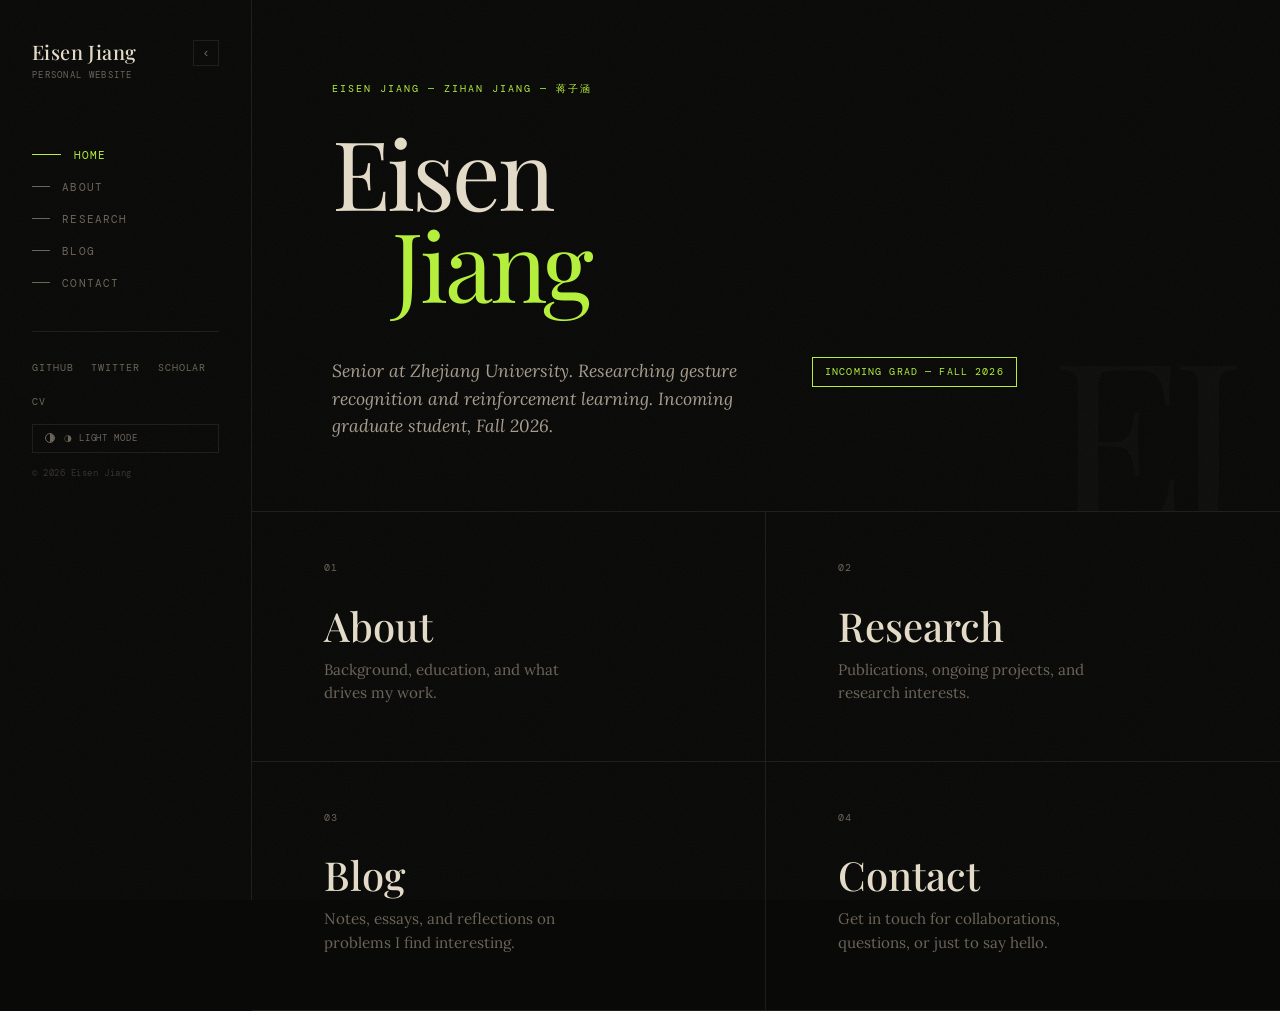
==== index.html @ 9483a022 "Use horse PNG as site favicon across all pages Co-Authored-By: Claude Sonnet 4.6 <noreply@anthropic." ====
<!DOCTYPE html>
<html lang="en">
<head>
  <meta charset="UTF-8">
  <meta name="viewport" content="width=device-width, initial-scale=1.0">
  <title>Eisen Jiang</title>
  <meta name="description" content="Personal website of Eisen Jiang — researcher and builder.">
  <link rel="icon" href="blogs/assets/black-head-horse-side-view-with-horsehair.png" type="image/png">
  <link rel="preconnect" href="https://fonts.googleapis.com">
  <link rel="preconnect" href="https://fonts.gstatic.com" crossorigin>
  <link href="https://fonts.googleapis.com/css2?family=Playfair+Display:ital,wght@0,400;0,600;0,700;1,400;1,600&family=Lora:ital,wght@0,400;0,600;1,400&family=DM+Mono:wght@400;500&display=swap" rel="stylesheet">
  <link rel="stylesheet" href="assets/style.css">
  <script>document.documentElement.setAttribute("data-theme",localStorage.getItem("theme")||"dark");</script>
</head>
<body>
<div class="layout">

  <!-- ═══ Sidebar ═══ -->
  <nav class="sidebar">
    <div class="sidebar-header">
      <a href="index.html" class="site-mark">
        <span class="site-name">Eisen Jiang</span>
        <span class="site-sub">Personal Website</span>
      </a>
      <div class="sidebar-header-actions">
        <button class="sidebar-collapse-btn" id="sidebarCollapse">‹</button>
        <button class="mob-toggle" id="mobToggle">Menu</button>
      </div>
    </div>
    <div class="sidebar-body" id="sidebarBody">
      <ul class="nav-links">
        <li><a href="index.html">Home</a></li>
        <li><a href="about.html">About</a></li>
        <li class="has-sub">
          <a href="research.html">Research</a>
          <ul class="sub-nav">
            <li><a href="research.html#papers">Papers</a></li>
            <li><a href="research.html#projects">Projects</a></li>
          </ul>
        </li>
        <li><a href="writing.html">Blog</a></li>
        <li><a href="contact.html">Contact</a></li>
      </ul>
      <div class="sidebar-foot">
        <div class="socials">
          <a href="https://github.com/eisenjiang37-gif" target="_blank" rel="noopener">GitHub</a>
          <a href="#">Twitter</a>
          <a href="#">Scholar</a>
          <a href="assets/zihan-CV_2026.1.pdf" target="_blank" rel="noopener">CV</a>
        </div>
          <button class="theme-toggle">
            <span class="t-icon"></span>
            <span class="t-label">◑ Light mode</span>
          </button>
        <div class="copy">© 2026 Eisen Jiang</div>
      </div>
    </div>
  </nav>

  <!-- ═══ Main ═══ -->
  <main class="content">

    <section class="hero">
      <div class="hero-eyebrow">Eisen Jiang — Zihan Jiang — 蒋子涵</div>
      <h1 class="hero-name">
        <span class="hero-first">Eisen</span>
        <span class="hero-last">Jiang</span>
      </h1>
      <div class="hero-footer">
        <p class="hero-tagline">Senior at Zhejiang University. Researching gesture recognition and reinforcement learning. Incoming graduate student, Fall 2026.</p>
        <span class="badge">Incoming Grad — Fall 2026</span>
      </div>
    </section>

    <div class="index-grid">
      <a href="about.html" class="index-card">
        <div class="card-no">01</div>
        <div class="card-h">About</div>
        <p class="card-p">Background, education, and what drives my work.</p>
        <div class="card-go">Explore →</div>
      </a>
      <a href="research.html" class="index-card">
        <div class="card-no">02</div>
        <div class="card-h">Research</div>
        <p class="card-p">Publications, ongoing projects, and research interests.</p>
        <div class="card-go">Explore →</div>
      </a>
      <a href="writing.html" class="index-card">
        <div class="card-no">03</div>
        <div class="card-h">Blog</div>
        <p class="card-p">Notes, essays, and reflections on problems I find interesting.</p>
        <div class="card-go">Explore →</div>
      </a>
      <a href="contact.html" class="index-card">
        <div class="card-no">04</div>
        <div class="card-h">Contact</div>
        <p class="card-p">Get in touch for collaborations, questions, or just to say hello.</p>
        <div class="card-go">Explore →</div>
      </a>
    </div>

  </main>
</div>
<script src="assets/main.js"></script>
</body>
</html>
---- assets/style.css ----
@import url('https://fonts.googleapis.com/css2?family=Playfair+Display:ital,wght@0,400;0,600;0,700;1,400;1,600&family=Lora:ital,wght@0,400;0,600;1,400&family=DM+Mono:wght@400;500&display=swap');

/* ─── Variables ──────────────────────────────────────── */
:root {
  --bg:          #090908;
  --bg-2:        #111110;
  --text:        #e4dcc8;
  --text-mid:    #a89e8e;
  --text-dim:    #6b6458;
  --accent:      #b5f03b;
  --accent-warm: #e8c87a;
  --border:      #1e1d18;
  --sidebar-w:   252px;
  --ease:        cubic-bezier(0.16, 1, 0.3, 1);
  --t:           0.32s;
}

/* ─── Light theme ────────────────────────────────────── */
html[data-theme="light"] {
  --bg:          #f4ede0;
  --bg-2:        #ebe3d2;
  --text:        #1a1812;
  --text-mid:    #49423a;
  --text-dim:    #8c8070;
  --accent:      #4a7200;
  --accent-warm: #8c5c00;
  --border:      #d4cab8;
}
html[data-theme="light"] body::after { opacity: 0.02; }

/* ─── Theme transition ───────────────────────────────── */
html { transition: background 0.3s, color 0.3s; }
body, .sidebar, .content { transition: background var(--t), color var(--t); }

/* ─── Reset ──────────────────────────────────────────── */
*, *::before, *::after { box-sizing: border-box; margin: 0; padding: 0; }
html { font-size: 16px; scroll-behavior: smooth; }

body {
  background: var(--bg);
  color: var(--text);
  font-family: 'Lora', Georgia, serif;
  font-size: 1.125rem;
  line-height: 1.7;
  min-height: 100vh;
  overflow-x: hidden;
}

/* Grain overlay */
body::after {
  content: '';
  position: fixed;
  inset: 0;
  pointer-events: none;
  z-index: 9999;
  opacity: 0.04;
  background-image: url("data:image/svg+xml,%3Csvg xmlns='http://www.w3.org/2000/svg' width='300' height='300'%3E%3Cfilter id='n'%3E%3CfeTurbulence type='fractalNoise' baseFrequency='0.72' numOctaves='4' stitchTiles='stitch'/%3E%3C/filter%3E%3Crect width='300' height='300' filter='url(%23n)'/%3E%3C/svg%3E");
}

/* ─── Progress bar ───────────────────────────────────── */
.progress-bar {
  position: fixed;
  top: 0; left: 0;
  height: 2px;
  width: 0;
  background: var(--accent);
  z-index: 1000;
  transition: width 0.08s linear;
  pointer-events: none;
}

/* ─── Layout ─────────────────────────────────────────── */
.layout {
  display: flex;
  min-height: 100vh;
}

/* ─── Sidebar ────────────────────────────────────────── */
.sidebar {
  position: fixed;
  top: 0; left: 0;
  width: var(--sidebar-w);
  height: 100vh;
  display: flex;
  flex-direction: column;
  padding: 2.5rem 2rem;
  border-right: 1px solid var(--border);
  background: var(--bg);
  z-index: 100;
  overflow-y: auto;
}

.sidebar-header {
  display: flex;
  justify-content: space-between;
  align-items: flex-start;
  margin-bottom: 3.5rem;
}

.site-mark {
  display: block;
  text-decoration: none;
}
.site-name {
  font-family: 'Playfair Display', Georgia, serif;
  font-size: 1.25rem;
  font-weight: 500;
  letter-spacing: 0.02em;
  color: var(--text);
  display: block;
  line-height: 1.15;
}
.site-sub {
  font-family: 'DM Mono', monospace;
  font-size: 0.58rem;
  letter-spacing: 0.14em;
  text-transform: uppercase;
  color: var(--text-dim);
  display: block;
  margin-top: 0.3rem;
}

.mob-toggle { display: none; }

.sidebar-body {
  flex: 1;
  display: flex;
  flex-direction: column;
}

/* Nav links */
.nav-links { list-style: none; }
.nav-links > li { margin-bottom: 0.1rem; }

.nav-links > li > a {
  display: flex;
  align-items: center;
  gap: 0.8rem;
  padding: 0.38rem 0;
  font-family: 'DM Mono', monospace;
  font-size: 0.67rem;
  font-weight: 400;
  letter-spacing: 0.1em;
  text-transform: uppercase;
  color: var(--text-dim);
  text-decoration: none;
  transition: color var(--t) var(--ease);
}
.nav-links > li > a::before {
  content: '';
  display: block;
  width: 1.1rem;
  height: 1px;
  background: currentColor;
  flex-shrink: 0;
  transition: width var(--t) var(--ease);
}
.nav-links > li > a:hover       { color: var(--text-mid); }
.nav-links > li > a.active      { color: var(--accent); }
.nav-links > li > a.active::before { width: 1.8rem; }

/* Sub-nav */
.sub-nav {
  list-style: none;
  padding-left: 2.1rem;
  overflow: hidden;
  max-height: 0;
  transition: max-height 0.4s var(--ease);
}
.has-sub.expanded .sub-nav { max-height: 200px; }

.sub-nav li a {
  display: block;
  padding: 0.26rem 0;
  font-family: 'DM Mono', monospace;
  font-size: 0.6rem;
  letter-spacing: 0.08em;
  text-transform: uppercase;
  color: var(--text-dim);
  text-decoration: none;
  transition: color var(--t);
}
.sub-nav li a:hover  { color: var(--text-mid); }
.sub-nav li a.active { color: var(--accent-warm); }

/* Sidebar footer */
.sidebar-foot {
  border-top: 1px solid var(--border);
  padding-top: 1.75rem;
  margin-top: 2rem;
}
.socials {
  display: flex;
  gap: 1.1rem;
  flex-wrap: wrap;
  margin-bottom: 0.85rem;
}
.socials a {
  font-family: 'DM Mono', monospace;
  font-size: 0.6rem;
  letter-spacing: 0.1em;
  text-transform: uppercase;
  color: var(--text-dim);
  text-decoration: none;
  transition: color var(--t);
}
.socials a:hover { color: var(--accent); }

.copy {
  font-family: 'DM Mono', monospace;
  font-size: 0.57rem;
  letter-spacing: 0.06em;
  color: var(--text-dim);
  opacity: 0.45;
}

/* ─── Content area ───────────────────────────────────── */
.content {
  margin-left: var(--sidebar-w);
  flex: 1;
  min-height: 100vh;
  animation: pageIn 0.55s var(--ease) both;
}

@keyframes pageIn {
  from { opacity: 0; transform: translateY(14px); }
  to   { opacity: 1; transform: translateY(0); }
}

/* ─── Home: Hero ─────────────────────────────────────── */
.hero {
  padding: 5rem 5rem 4.5rem;
  border-bottom: 1px solid var(--border);
  position: relative;
  overflow: hidden;
}
.hero::before {
  content: 'EJ';
  position: absolute;
  bottom: -2rem;
  right: 3rem;
  font-family: 'Playfair Display', Georgia, serif;
  font-size: 14rem;
  font-weight: 400;
  letter-spacing: -0.06em;
  color: var(--text);
  opacity: 0.025;
  line-height: 1;
  pointer-events: none;
  user-select: none;
}

.hero-eyebrow {
  font-family: 'DM Mono', monospace;
  font-size: 0.63rem;
  letter-spacing: 0.2em;
  text-transform: uppercase;
  color: var(--accent);
  margin-bottom: 1.75rem;
}

.hero-name {
  font-family: 'Playfair Display', Georgia, serif;
  font-weight: 400;
  font-size: clamp(3rem, 7.5vw, 7.5rem);
  line-height: 0.96;
  letter-spacing: -0.03em;
  color: var(--text);
  margin-bottom: 3rem;
  display: flex;
  flex-direction: column;
  align-items: flex-start;
}
.hero-first {
  align-self: flex-start;
}
.hero-last {
  margin-left: 0.62em;
  color: var(--accent);
}

.hero-footer {
  display: flex;
  align-items: flex-start;
  gap: 2.5rem;
  flex-wrap: wrap;
}
.hero-tagline {
  font-family: 'Lora', serif;
  font-size: 1.1rem;
  font-style: italic;
  color: var(--text-mid);
  max-width: 40ch;
  line-height: 1.55;
  margin-bottom: 0;
}
.badge {
  font-family: 'DM Mono', monospace;
  font-size: 0.6rem;
  letter-spacing: 0.12em;
  text-transform: uppercase;
  color: var(--accent);
  border: 1px solid var(--accent);
  padding: 0.35rem 0.75rem;
  white-space: nowrap;
  flex-shrink: 0;
}

/* ─── Home: Grid ─────────────────────────────────────── */
.index-grid {
  display: grid;
  grid-template-columns: 1fr 1fr;
}
.index-card {
  display: block;
  text-decoration: none;
  padding: 3rem 4.5rem 3.5rem;
  border-right: 1px solid var(--border);
  border-bottom: 1px solid var(--border);
  position: relative;
  overflow: hidden;
  transition: background var(--t);
}
.index-card:nth-child(2n) { border-right: none; }
.index-card:hover { background: var(--bg-2); }

.card-no {
  font-family: 'DM Mono', monospace;
  font-size: 0.6rem;
  letter-spacing: 0.14em;
  color: var(--text-dim);
  margin-bottom: 1.75rem;
}
.card-h {
  font-family: 'Playfair Display', Georgia, serif;
  font-size: 2.5rem;
  font-weight: 500;
  line-height: 1.05;
  color: var(--text);
  margin-bottom: 0.7rem;
  transition: color var(--t);
}
.index-card:hover .card-h { color: var(--accent); }

.card-p {
  font-family: 'Lora', serif;
  font-size: 0.95rem;
  color: var(--text-dim);
  line-height: 1.55;
  max-width: 28ch;
  margin-bottom: 0;
}
.card-go {
  position: absolute;
  bottom: 2.5rem;
  right: 3.5rem;
  font-family: 'DM Mono', monospace;
  font-size: 0.6rem;
  letter-spacing: 0.1em;
  color: var(--text-dim);
  opacity: 0;
  transform: translateX(-6px);
  transition: all var(--t) var(--ease);
}
.index-card:hover .card-go { opacity: 1; transform: translateX(0); }

/* ─── Inner page header ──────────────────────────────── */
.pg-header {
  padding: 5rem 5rem 4rem;
  border-bottom: 1px solid var(--border);
}
.pg-label {
  font-family: 'DM Mono', monospace;
  font-size: 0.75rem;
  letter-spacing: 0.14em;
  text-transform: uppercase;
  color: var(--accent);
  margin-bottom: 1rem;
}
.pg-title {
  font-family: 'Playfair Display', Georgia, serif;
  font-size: clamp(2.5rem, 5vw, 5rem);
  font-weight: 400;
  line-height: 1.05;
  letter-spacing: -0.025em;
  color: var(--text);
}
.pg-sub {
  font-family: 'Lora', serif;
  font-size: 1.05rem;
  font-style: italic;
  color: var(--text-mid);
  margin-top: 1.25rem;
  max-width: 50ch;
  line-height: 1.55;
}

/* ─── Page body ──────────────────────────────────────── */
.pg-body { padding: 4rem 5rem; }

.sec-label {
  font-family: 'DM Mono', monospace;
  font-size: 0.75rem;
  letter-spacing: 0.14em;
  text-transform: uppercase;
  color: var(--text-mid);
  display: flex;
  align-items: center;
  gap: 1rem;
  margin-bottom: 2rem;
  margin-top: 3.5rem;
}
.sec-label:first-child { margin-top: 0; }
.sec-label::after {
  content: '';
  flex: 1;
  height: 1px;
  background: var(--border);
}

h2 {
  font-family: 'Playfair Display', Georgia, serif;
  font-size: 2rem;
  font-weight: 500;
  color: var(--text);
  line-height: 1.2;
  margin-bottom: 1rem;
}
h3 {
  font-family: 'Playfair Display', Georgia, serif;
  font-size: 1.35rem;
  font-weight: 500;
  color: var(--text);
  margin-bottom: 0.4rem;
}
p {
  color: var(--text-mid);
  margin-bottom: 1.5rem;
  max-width: 62ch;
}

.placeholder-block {
  border: 1px dashed var(--border);
  padding: 1.5rem 2rem;
  margin-bottom: 1.5rem;
  font-family: 'DM Mono', monospace;
  font-size: 0.63rem;
  letter-spacing: 0.05em;
  color: var(--text-dim);
  line-height: 1.9;
}

/* ─── About ──────────────────────────────────────────── */
.about-cols {
  display: grid;
  grid-template-columns: 3fr 2fr;
  gap: 5rem;
  margin-bottom: 4rem;
}
.kv-list {
  list-style: none;
  border-top: 1px solid var(--border);
}
.kv-list li {
  display: flex;
  justify-content: space-between;
  align-items: baseline;
  padding: 0.8rem 0;
  border-bottom: 1px solid var(--border);
  gap: 1rem;
}
.kv-key {
  font-family: 'DM Mono', monospace;
  font-size: 0.58rem;
  letter-spacing: 0.1em;
  text-transform: uppercase;
  color: var(--text-dim);
  flex-shrink: 0;
}
.kv-val {
  font-family: 'Lora', serif;
  font-size: 0.9rem;
  color: var(--text-mid);
  text-align: right;
}

/* ─── Item list (papers, projects, education) ────────── */
.item-list { border-top: 1px solid var(--border); }

.item {
  display: grid;
  grid-template-columns: 1fr auto;
  gap: 2rem;
  align-items: start;
  padding: 1.6rem 0;
  border-bottom: 1px solid var(--border);
}
.item-title {
  font-family: 'Playfair Display', Georgia, serif;
  font-size: 1.2rem;
  font-weight: 500;
  color: var(--text);
  margin-bottom: 0.25rem;
  line-height: 1.3;
}
.item-authors {
  font-family: 'Lora', serif;
  font-size: 0.875rem;
  font-style: italic;
  color: var(--text-dim);
  margin-bottom: 0.2rem;
}
.item-venue {
  font-family: 'DM Mono', monospace;
  font-size: 0.6rem;
  letter-spacing: 0.05em;
  color: var(--text-dim);
}
.item-year {
  font-family: 'DM Mono', monospace;
  font-size: 0.6rem;
  letter-spacing: 0.06em;
  color: var(--text-dim);
  white-space: nowrap;
  padding-top: 0.3rem;
}
.item-links {
  display: flex;
  gap: 0.75rem;
  margin-top: 0.6rem;
}
.item-link {
  font-family: 'DM Mono', monospace;
  font-size: 0.58rem;
  letter-spacing: 0.08em;
  text-transform: uppercase;
  color: var(--accent);
  text-decoration: none;
  border-bottom: 1px solid transparent;
  transition: border-color var(--t);
}
.item-link:hover { border-bottom-color: var(--accent); }

/* BibTeX toggle button (shares .item-link look) */
button.bib-toggle {
  background: none;
  border: none;
  border-bottom: 1px solid transparent;
  cursor: pointer;
  padding: 0;
  transition: border-color var(--t);
}
button.bib-toggle:hover    { border-bottom-color: var(--accent); }
button.bib-toggle.open     { color: var(--accent-warm); border-bottom-color: var(--accent-warm); }

/* BibTeX collapsible block */
.bib-block {
  display: none;
  margin-top: 0.9rem;
}
.bib-block.open { display: block; }
.bib-block pre {
  background: var(--bg-2);
  border: 1px solid var(--border);
  border-radius: 3px;
  padding: 1rem 1.2rem;
  overflow-x: auto;
  font-family: 'DM Mono', monospace;
  font-size: 0.72rem;
  line-height: 1.6;
  color: var(--text-mid);
  white-space: pre;
}

/* ─── Research tabs ──────────────────────────────────── */
.tab-bar {
  display: flex;
  border-bottom: 1px solid var(--border);
  margin-bottom: 3rem;
}
.tab-btn {
  font-family: 'DM Mono', monospace;
  font-size: 0.63rem;
  letter-spacing: 0.12em;
  text-transform: uppercase;
  color: var(--text-dim);
  background: none;
  border: none;
  border-bottom: 2px solid transparent;
  padding: 0.9rem 1.5rem 0.9rem 0;
  cursor: pointer;
  margin-bottom: -1px;
  transition: all var(--t);
}
.tab-btn:hover  { color: var(--text-mid); }
.tab-btn.active { color: var(--accent); border-bottom-color: var(--accent); }

.tab-panel         { display: none; }
.tab-panel.active  { display: block; }

/* ─── Writing list ───────────────────────────────────── */
.posts { border-top: 1px solid var(--border); }

.post-row {
  display: grid;
  grid-template-columns: 6.5rem 1fr auto;
  gap: 2rem;
  align-items: baseline;
  padding: 1.1rem 0;
  border-bottom: 1px solid var(--border);
  text-decoration: none;
  transition: all var(--t);
}
.post-row:hover .post-title { color: var(--accent); }

.post-date {
  font-family: 'DM Mono', monospace;
  font-size: 0.58rem;
  letter-spacing: 0.06em;
  color: var(--text-dim);
}
.post-title {
  font-family: 'Playfair Display', Georgia, serif;
  font-size: 1.15rem;
  color: var(--text);
  line-height: 1.3;
  transition: color var(--t);
}
.post-tag {
  font-family: 'DM Mono', monospace;
  font-size: 0.57rem;
  letter-spacing: 0.08em;
  text-transform: uppercase;
  color: var(--text-dim);
  border: 1px solid var(--border);
  padding: 0.2rem 0.5rem;
  white-space: nowrap;
}

/* ─── Contact ────────────────────────────────────────── */
.contact-intro { max-width: 52ch; margin-bottom: 3.5rem; }
.contact-list  { border-top: 1px solid var(--border); }

.contact-row {
  display: flex;
  align-items: center;
  justify-content: space-between;
  padding: 1.75rem 0;
  border-bottom: 1px solid var(--border);
  text-decoration: none;
  transition: all var(--t) var(--ease);
}
.contact-row:hover { padding-left: 0.75rem; }
.contact-row:hover .c-name  { color: var(--accent); }
.contact-row:hover .c-arrow { color: var(--accent); transform: translateX(4px); }

.c-left  { display: flex; align-items: baseline; gap: 1.5rem; }
.c-name  {
  font-family: 'Playfair Display', Georgia, serif;
  font-size: 1.4rem;
  font-weight: 400;
  color: var(--text);
  line-height: 1;
  transition: color var(--t);
}
.c-handle {
  font-family: 'DM Mono', monospace;
  font-size: 0.85rem;
  letter-spacing: 0.04em;
  color: var(--text-dim);
}
.c-arrow {
  font-family: 'DM Mono', monospace;
  font-size: 0.63rem;
  color: var(--text-dim);
  transition: all var(--t) var(--ease);
}

/* ─── Theme toggle button ────────────────────────────── */
.theme-toggle {
  display: flex;
  align-items: center;
  gap: 0.55rem;
  width: 100%;
  background: none;
  border: 1px solid var(--border);
  color: var(--text-dim);
  font-family: 'DM Mono', monospace;
  font-size: 0.58rem;
  letter-spacing: 0.1em;
  text-transform: uppercase;
  padding: 0.45rem 0.75rem;
  cursor: pointer;
  transition: color var(--t), border-color var(--t);
  margin-bottom: 0.85rem;
  text-align: left;
}
.theme-toggle:hover {
  color: var(--text);
  border-color: var(--text-dim);
}
.theme-toggle .t-icon {
  width: 10px;
  height: 10px;
  border-radius: 50%;
  border: 1px solid currentColor;
  flex-shrink: 0;
  position: relative;
  overflow: hidden;
}
/* Half-filled circle: dark = right half filled, light = left half filled */
.theme-toggle .t-icon::after {
  content: '';
  position: absolute;
  top: 0; right: 0;
  width: 50%;
  height: 100%;
  background: currentColor;
}
html[data-theme="light"] .theme-toggle .t-icon::after {
  right: auto; left: 0;
}

/* ─── Mobile ─────────────────────────────────────────── */
@media (max-width: 820px) {
  .sidebar {
    position: relative;
    width: 100%;
    height: auto;
    border-right: none;
    border-bottom: 1px solid var(--border);
    padding: 1.25rem 1.5rem;
    flex-direction: column;
  }
  .sidebar-header { margin-bottom: 0; }
  .mob-toggle {
    display: block;
    background: none;
    border: 1px solid var(--border);
    color: var(--text-dim);
    font-family: 'DM Mono', monospace;
    font-size: 0.58rem;
    letter-spacing: 0.1em;
    text-transform: uppercase;
    padding: 0.35rem 0.7rem;
    cursor: pointer;
    transition: all var(--t);
  }
  .mob-toggle:hover { color: var(--text); border-color: var(--text-dim); }

  .sidebar-body { display: none; padding-top: 1.5rem; }
  .sidebar-body.open { display: flex; }

  .content { margin-left: 0; }

  .hero { padding: 2.5rem 1.5rem 2rem; }
  .hero::before { display: none; }
  .hero-name { font-size: 3.8rem; }

  .index-grid { grid-template-columns: 1fr; }
  .index-card { border-right: none; padding: 2rem 1.5rem; }
  .index-card:nth-child(2n) { border-right: none; }

  .pg-header { padding: 2.5rem 1.5rem 2rem; }
  .pg-body   { padding: 2rem 1.5rem; }

  .about-cols { grid-template-columns: 1fr; gap: 2.5rem; }

  .post-row { grid-template-columns: 5rem 1fr; }
  .post-tag { display: none; }

  .c-name { font-size: 1.25rem; }
}

/* ─── Blog two-panel layout ──────────────────────────── */
.blog-layout {
  display: flex;
  align-items: flex-start;
  min-height: 100vh;
}

.blog-list {
  position: sticky;
  top: 0;
  width: 280px;
  height: 100vh;
  overflow: hidden;
  flex-shrink: 0;
  border-right: 1px solid var(--border);
  display: flex;
  flex-direction: column;
}
.blog-list-header {
  padding: 2.5rem 2rem 1.25rem;
  border-bottom: 1px solid var(--border);
  flex-shrink: 0;
}
.blog-list-title {
  font-family: 'Playfair Display', Georgia, serif;
  font-size: 1.1rem;
  font-weight: 600;
  color: var(--text);
  margin-top: 0.4rem;
  margin-bottom: 0;
  line-height: 1.2;
}
.blog-post-list {
  overflow-y: auto;
  flex: 1;
}
.blog-post-item {
  display: block;
  padding: 1rem 2rem;
  text-decoration: none;
  border-bottom: 1px solid var(--border);
  transition: background var(--t);
}
.blog-post-item:hover { background: var(--bg-2); }
.blog-post-item.active {
  background: var(--bg-2);
  border-left: 2px solid var(--accent);
  padding-left: calc(2rem - 2px);
}
.bpi-date {
  display: block;
  font-family: 'DM Mono', monospace;
  font-size: 0.57rem;
  letter-spacing: 0.06em;
  color: var(--text-dim);
  margin-bottom: 0.3rem;
}
.bpi-title {
  display: block;
  font-family: 'Playfair Display', Georgia, serif;
  font-size: 0.95rem;
  color: var(--text);
  line-height: 1.4;
  margin-bottom: 0.3rem;
  transition: color var(--t);
}
.blog-post-item:hover .bpi-title,
.blog-post-item.active .bpi-title { color: var(--accent); }
.bpi-tag {
  display: inline-block;
  font-family: 'DM Mono', monospace;
  font-size: 0.55rem;
  letter-spacing: 0.08em;
  text-transform: uppercase;
  color: var(--text-dim);
  border: 1px solid var(--border);
  padding: 0.15rem 0.4rem;
}

/* Blog content panel */
.blog-content {
  flex: 1;
  min-width: 0;
  min-height: 100vh;
  padding: 4rem 5rem;
}
.blog-welcome, .blog-loading {
  font-family: 'DM Mono', monospace;
  font-size: 0.63rem;
  letter-spacing: 0.1em;
  text-transform: uppercase;
  color: var(--text-dim);
  padding: 3rem 0;
}
.blog-welcome {
  display: flex;
  align-items: center;
  justify-content: center;
  height: 60vh;
}

/* Article */
.blog-article-header {
  margin-bottom: 3rem;
  padding-bottom: 2rem;
  border-bottom: 1px solid var(--border);
}
.blog-article-title {
  font-family: 'Playfair Display', Georgia, serif;
  font-size: clamp(1.8rem, 3vw, 2.8rem);
  font-weight: 400;
  line-height: 1.15;
  color: var(--text);
  margin-top: 0.75rem;
  margin-bottom: 0;
}

/* Markdown body typography */
.blog-article-body { max-width: 68ch; }
.blog-article-body h1 {
  font-family: 'Playfair Display', Georgia, serif;
  font-size: 1.75rem; font-weight: 600;
  color: var(--text); line-height: 1.2;
  margin: 2.5rem 0 1rem;
}
.blog-article-body h2 {
  font-family: 'Playfair Display', Georgia, serif;
  font-size: 1.35rem; font-weight: 600;
  color: var(--text); line-height: 1.2;
  margin: 2rem 0 0.75rem;
  padding-bottom: 0.4rem;
  border-bottom: 1px solid var(--border);
}
.blog-article-body h3 {
  font-family: 'Playfair Display', Georgia, serif;
  font-size: 1.1rem; font-weight: 600;
  color: var(--text); margin: 1.75rem 0 0.5rem;
}
.blog-article-body p {
  font-family: 'Lora', Georgia, serif;
  font-size: 1.05rem; line-height: 1.78;
  color: var(--text-mid); margin-bottom: 1.5rem; max-width: none;
}
.blog-article-body a { color: var(--accent); text-decoration: none; border-bottom: 1px solid transparent; transition: border-color var(--t); }
.blog-article-body a:hover { border-bottom-color: var(--accent); }
.blog-article-body ul, .blog-article-body ol { padding-left: 1.5rem; margin-bottom: 1.5rem; color: var(--text-mid); }
.blog-article-body li { font-family: 'Lora', Georgia, serif; font-size: 1.05rem; line-height: 1.75; margin-bottom: 0.4rem; }
.blog-article-body code { font-family: 'DM Mono', monospace; font-size: 0.82em; background: var(--bg-2); color: var(--accent); padding: 0.15em 0.4em; border-radius: 2px; }
.blog-article-body pre { background: var(--bg-2); border: 1px solid var(--border); padding: 1.5rem; overflow-x: auto; margin: 1.5rem 0; }
.blog-article-body pre code { background: none; padding: 0; color: var(--text-mid); font-size: 0.85rem; }
.blog-article-body blockquote { border-left: 3px solid var(--accent); padding-left: 1.5rem; margin: 1.5rem 0; font-style: italic; }
.blog-article-body blockquote p { color: var(--text-dim); }
.blog-article-body hr { border: none; border-top: 1px solid var(--border); margin: 2.5rem 0; }
.blog-article-body table { width: 100%; border-collapse: collapse; margin: 1.5rem 0; font-family: 'DM Mono', monospace; font-size: 0.82rem; }
.blog-article-body th { text-align: left; padding: 0.6rem 1rem; border-bottom: 1px solid var(--border); color: var(--text); font-weight: 500; }
.blog-article-body td { padding: 0.6rem 1rem; border-bottom: 1px solid var(--border); color: var(--text-mid); }

/* Mobile */
@media (max-width: 820px) {
  .blog-layout { flex-direction: column; }
  .blog-list { position: relative; width: 100%; height: auto; max-height: 45vh; border-right: none; border-bottom: 1px solid var(--border); }
  .blog-content { padding: 2rem 1.5rem; }
}

/* ─── Blog list collapse ─────────────────────────────── */
.blog-list {
  transition: width 0.35s var(--ease), min-width 0.35s var(--ease);
}
.blog-layout.list-hidden .blog-list {
  width: 0;
  min-width: 0;
  overflow: hidden;
  border-right: none;
}

.blog-list-header {
  display: flex;
  flex-direction: column;
}
.blog-list-header-top {
  display: flex;
  align-items: center;
  justify-content: space-between;
  margin-bottom: 0.4rem;
}
.list-toggle-btn {
  background: none;
  border: 1px solid var(--border);
  color: var(--text-dim);
  font-family: 'DM Mono', monospace;
  font-size: 0.6rem;
  letter-spacing: 0.08em;
  padding: 0.25rem 0.55rem;
  cursor: pointer;
  flex-shrink: 0;
  transition: color var(--t), border-color var(--t);
  line-height: 1;
}
.list-toggle-btn:hover { color: var(--text); border-color: var(--text-dim); }

/* Tab button — visible only when list is hidden */
.list-expand-tab {
  display: none;
  position: sticky;
  top: 2.5rem;
  align-self: flex-start;
  writing-mode: vertical-rl;
  text-orientation: mixed;
  background: none;
  border: 1px solid var(--border);
  border-left: none;
  color: var(--text-dim);
  font-family: 'DM Mono', monospace;
  font-size: 0.58rem;
  letter-spacing: 0.1em;
  text-transform: uppercase;
  padding: 0.75rem 0.35rem;
  cursor: pointer;
  transition: color var(--t), border-color var(--t);
  margin-right: 2rem;
  flex-shrink: 0;
}
.list-expand-tab:hover { color: var(--text); border-color: var(--text-dim); }
.blog-layout.list-hidden .list-expand-tab { display: block; }

/* ─── Sidebar collapse ───────────────────────────────── */
.sidebar {
  transition: width 0.35s var(--ease), padding 0.35s var(--ease), border-color 0.35s;
}
.content {
  transition: margin-left 0.35s var(--ease);
}
.layout.sidebar-collapsed .sidebar {
  width: 0;
  padding: 0;
  overflow: hidden;
  border-right-color: transparent;
}
.layout.sidebar-collapsed .content {
  margin-left: 0;
}

.sidebar-header-actions {
  display: flex;
  align-items: center;
  gap: 0.5rem;
  flex-shrink: 0;
}
.sidebar-collapse-btn {
  display: flex;
  align-items: center;
  justify-content: center;
  background: none;
  border: 1px solid var(--border);
  color: var(--text-dim);
  font-size: 0.85rem;
  width: 26px;
  height: 26px;
  cursor: pointer;
  flex-shrink: 0;
  line-height: 1;
  transition: color var(--t), border-color var(--t);
}
.sidebar-collapse-btn:hover { color: var(--text); border-color: var(--text-dim); }

/* Fixed expand tab — injected by JS */
.sidebar-expand-tab {
  position: fixed;
  left: 0;
  top: 50vh;
  transform: translateY(-50%);
  writing-mode: vertical-rl;
  background: var(--bg);
  border: 1px solid var(--border);
  border-left: none;
  color: var(--text-dim);
  font-family: 'DM Mono', monospace;
  font-size: 0.58rem;
  letter-spacing: 0.1em;
  text-transform: uppercase;
  padding: 0.75rem 0.35rem;
  cursor: pointer;
  z-index: 200;
  transition: color var(--t), background var(--t);
}
.sidebar-expand-tab:hover { color: var(--text); background: var(--bg-2); }

/* Hide collapse button on mobile — mob-toggle handles it there */
@media (max-width: 820px) {
  .sidebar-collapse-btn { display: none; }
  .layout.sidebar-collapsed .sidebar { width: 100%; padding: 1.25rem 1.5rem; overflow: visible; border-right-color: transparent; }
  .layout.sidebar-collapsed .content { margin-left: 0; }
  .sidebar-expand-tab { display: none !important; }
}

/* ─── Mobile improvements ────────────────────────────── */
@media (max-width: 820px) {
  /* Base */
  body { font-size: 1rem; }

  /* Hero */
  .hero { padding: 2rem 1.25rem 1.75rem; }
  .hero-name { font-size: clamp(2.8rem, 12vw, 4rem); margin-bottom: 1.75rem; }
  .hero-footer { flex-direction: column; gap: 1rem; }
  .badge { align-self: flex-start; }

  /* Page header / body */
  .pg-header { padding: 2rem 1.25rem 1.75rem; }
  .pg-body   { padding: 1.75rem 1.25rem; }
  .pg-title  { font-size: clamp(2rem, 8vw, 3rem); }

  /* Index grid */
  .index-grid { grid-template-columns: 1fr; }
  .index-card { border-right: none; padding: 1.75rem 1.25rem; }
  .card-h { font-size: 2rem; }

  /* About */
  .about-cols { grid-template-columns: 1fr; gap: 2rem; }

  /* Research tabs */
  .tab-bar { gap: 0; }
  .tab-btn { padding: 0.8rem 1.25rem 0.8rem 0; font-size: 0.6rem; }

  /* Writing posts */
  .post-row { grid-template-columns: 5rem 1fr; gap: 1rem; }
  .post-tag  { display: none; }

  /* Contact */
  .c-name { font-size: 1.2rem; }
  .contact-row { padding: 1.25rem 0; }

  /* Touch targets */
  .nav-links > li > a { padding: 0.6rem 0; }
  .mob-toggle { min-height: 36px; }
}

@media (max-width: 480px) {
  .hero-name { font-size: clamp(2.4rem, 14vw, 3rem); }
  .index-card { padding: 1.5rem 1rem; }
  .pg-header { padding: 1.75rem 1rem 1.5rem; }
  .pg-body   { padding: 1.5rem 1rem; }
  .blog-content { padding: 1.75rem 1rem; }
  .blog-list-header { padding: 1.5rem 1rem 1rem; }
  .blog-post-item { padding: 0.85rem 1rem; }
}
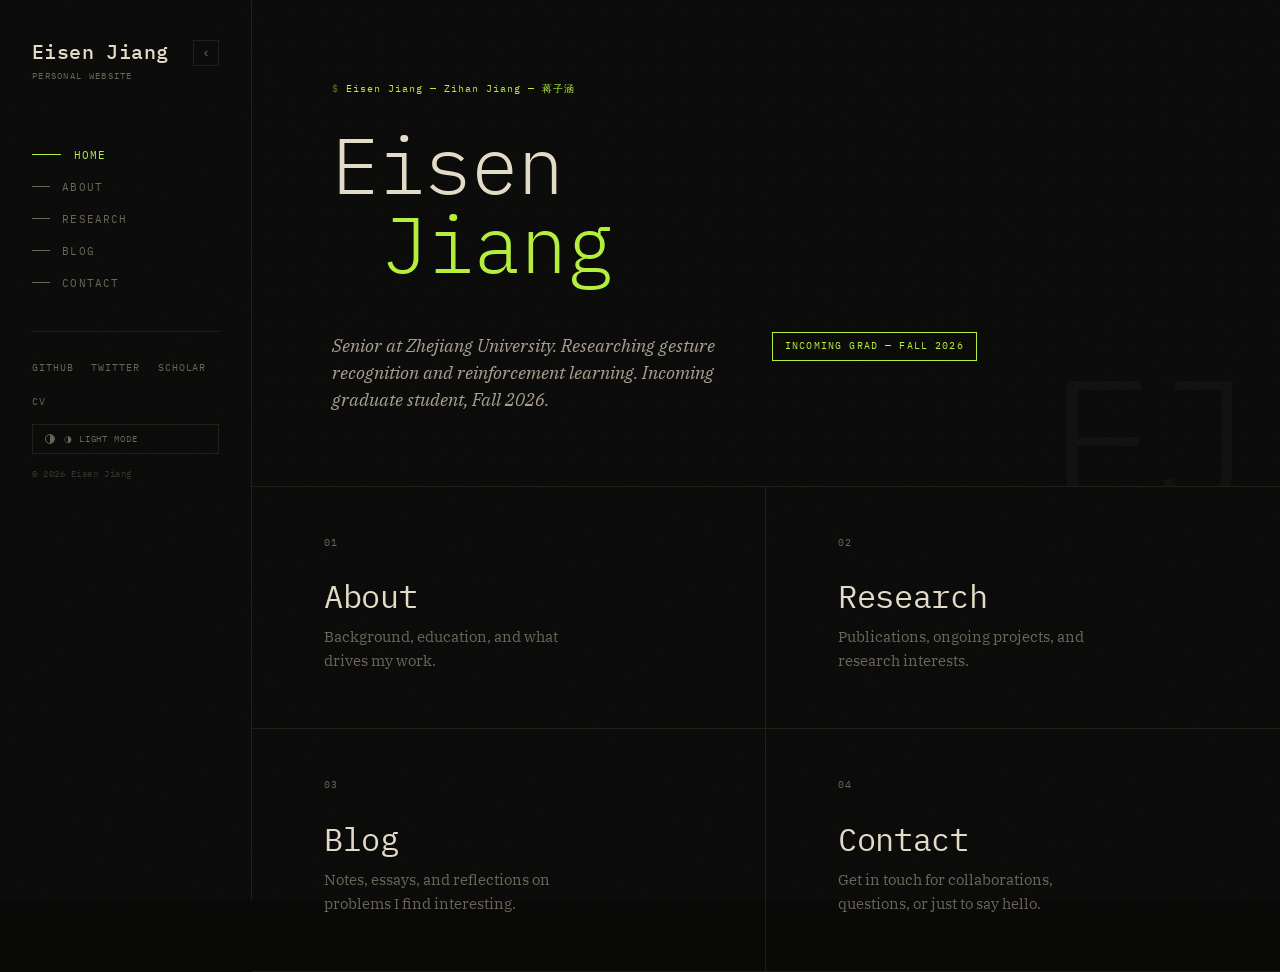
==== commit d12cd536: "Restyle to technical/geeky aesthetic with IBM Plex type system - Replace Playfair Display + Lora + D" ====
--- a/index.html
+++ b/index.html
@@ -8,7 +8,7 @@
   <link rel="icon" href="blogs/assets/black-head-horse-side-view-with-horsehair.png" type="image/png">
   <link rel="preconnect" href="https://fonts.googleapis.com">
   <link rel="preconnect" href="https://fonts.gstatic.com" crossorigin>
-  <link href="https://fonts.googleapis.com/css2?family=Playfair+Display:ital,wght@0,400;0,600;0,700;1,400;1,600&family=Lora:ital,wght@0,400;0,600;1,400&family=DM+Mono:wght@400;500&display=swap" rel="stylesheet">
+  <link href="https://fonts.googleapis.com/css2?family=IBM+Plex+Mono:ital,wght@0,300;0,400;0,500;1,300;1,400&family=IBM+Plex+Serif:ital,wght@0,400;0,500;1,400&display=swap" rel="stylesheet">
   <link rel="stylesheet" href="assets/style.css">
   <script>document.documentElement.setAttribute("data-theme",localStorage.getItem("theme")||"dark");</script>
 </head>
--- a/assets/style.css
+++ b/assets/style.css
@@ -1,4 +1,4 @@
-@import url('https://fonts.googleapis.com/css2?family=Playfair+Display:ital,wght@0,400;0,600;0,700;1,400;1,600&family=Lora:ital,wght@0,400;0,600;1,400&family=DM+Mono:wght@400;500&display=swap');
+@import url('https://fonts.googleapis.com/css2?family=IBM+Plex+Mono:ital,wght@0,300;0,400;0,500;1,300;1,400&family=IBM+Plex+Serif:ital,wght@0,400;0,500;1,400&display=swap');
 
 /* ─── Variables ──────────────────────────────────────── */
 :root {
@@ -39,7 +39,7 @@
 body {
   background: var(--bg);
   color: var(--text);
-  font-family: 'Lora', Georgia, serif;
+  font-family: 'IBM Plex Serif', Georgia, serif;
   font-size: 1.125rem;
   line-height: 1.7;
   min-height: 100vh;
@@ -102,7 +102,7 @@
   text-decoration: none;
 }
 .site-name {
-  font-family: 'Playfair Display', Georgia, serif;
+  font-family: 'IBM Plex Mono', 'Courier New', monospace;
   font-size: 1.25rem;
   font-weight: 500;
   letter-spacing: 0.02em;
@@ -111,7 +111,7 @@
   line-height: 1.15;
 }
 .site-sub {
-  font-family: 'DM Mono', monospace;
+  font-family: 'IBM Plex Mono', monospace;
   font-size: 0.58rem;
   letter-spacing: 0.14em;
   text-transform: uppercase;
@@ -137,7 +137,7 @@
   align-items: center;
   gap: 0.8rem;
   padding: 0.38rem 0;
-  font-family: 'DM Mono', monospace;
+  font-family: 'IBM Plex Mono', monospace;
   font-size: 0.67rem;
   font-weight: 400;
   letter-spacing: 0.1em;
@@ -172,7 +172,7 @@
 .sub-nav li a {
   display: block;
   padding: 0.26rem 0;
-  font-family: 'DM Mono', monospace;
+  font-family: 'IBM Plex Mono', monospace;
   font-size: 0.6rem;
   letter-spacing: 0.08em;
   text-transform: uppercase;
@@ -196,7 +196,7 @@
   margin-bottom: 0.85rem;
 }
 .socials a {
-  font-family: 'DM Mono', monospace;
+  font-family: 'IBM Plex Mono', monospace;
   font-size: 0.6rem;
   letter-spacing: 0.1em;
   text-transform: uppercase;
@@ -207,7 +207,7 @@
 .socials a:hover { color: var(--accent); }
 
 .copy {
-  font-family: 'DM Mono', monospace;
+  font-family: 'IBM Plex Mono', monospace;
   font-size: 0.57rem;
   letter-spacing: 0.06em;
   color: var(--text-dim);
@@ -233,38 +233,43 @@
   border-bottom: 1px solid var(--border);
   position: relative;
   overflow: hidden;
+  background-image: radial-gradient(circle, rgba(255,255,255,0.025) 1px, transparent 1px);
+  background-size: 28px 28px;
 }
 .hero::before {
-  content: 'EJ';
+  content: '_EJ';
   position: absolute;
-  bottom: -2rem;
-  right: 3rem;
-  font-family: 'Playfair Display', Georgia, serif;
-  font-size: 14rem;
-  font-weight: 400;
-  letter-spacing: -0.06em;
-  color: var(--text);
-  opacity: 0.025;
+  bottom: -2.5rem;
+  right: 2rem;
+  font-family: 'IBM Plex Mono', 'Courier New', monospace;
+  font-size: 11rem;
+  font-weight: 300;
+  letter-spacing: -0.04em;
+  color: var(--text);
+  opacity: 0.03;
   line-height: 1;
   pointer-events: none;
   user-select: none;
 }
 
 .hero-eyebrow {
-  font-family: 'DM Mono', monospace;
+  font-family: 'IBM Plex Mono', monospace;
   font-size: 0.63rem;
-  letter-spacing: 0.2em;
-  text-transform: uppercase;
+  letter-spacing: 0.1em;
   color: var(--accent);
   margin-bottom: 1.75rem;
 }
+.hero-eyebrow::before {
+  content: '$ ';
+  opacity: 0.45;
+}
 
 .hero-name {
-  font-family: 'Playfair Display', Georgia, serif;
-  font-weight: 400;
-  font-size: clamp(3rem, 7.5vw, 7.5rem);
-  line-height: 0.96;
-  letter-spacing: -0.03em;
+  font-family: 'IBM Plex Mono', 'Courier New', monospace;
+  font-weight: 300;
+  font-size: clamp(2.6rem, 6.2vw, 6.4rem);
+  line-height: 1.0;
+  letter-spacing: -0.01em;
   color: var(--text);
   margin-bottom: 3rem;
   display: flex;
@@ -286,7 +291,7 @@
   flex-wrap: wrap;
 }
 .hero-tagline {
-  font-family: 'Lora', serif;
+  font-family: 'IBM Plex Serif', Georgia, serif;
   font-size: 1.1rem;
   font-style: italic;
   color: var(--text-mid);
@@ -295,7 +300,7 @@
   margin-bottom: 0;
 }
 .badge {
-  font-family: 'DM Mono', monospace;
+  font-family: 'IBM Plex Mono', monospace;
   font-size: 0.6rem;
   letter-spacing: 0.12em;
   text-transform: uppercase;
@@ -325,17 +330,18 @@
 .index-card:hover { background: var(--bg-2); }
 
 .card-no {
-  font-family: 'DM Mono', monospace;
+  font-family: 'IBM Plex Mono', monospace;
   font-size: 0.6rem;
   letter-spacing: 0.14em;
   color: var(--text-dim);
   margin-bottom: 1.75rem;
 }
 .card-h {
-  font-family: 'Playfair Display', Georgia, serif;
-  font-size: 2.5rem;
-  font-weight: 500;
-  line-height: 1.05;
+  font-family: 'IBM Plex Mono', 'Courier New', monospace;
+  font-size: 2rem;
+  font-weight: 400;
+  line-height: 1.1;
+  letter-spacing: -0.01em;
   color: var(--text);
   margin-bottom: 0.7rem;
   transition: color var(--t);
@@ -343,7 +349,7 @@
 .index-card:hover .card-h { color: var(--accent); }
 
 .card-p {
-  font-family: 'Lora', serif;
+  font-family: 'IBM Plex Serif', Georgia, serif;
   font-size: 0.95rem;
   color: var(--text-dim);
   line-height: 1.55;
@@ -354,7 +360,7 @@
   position: absolute;
   bottom: 2.5rem;
   right: 3.5rem;
-  font-family: 'DM Mono', monospace;
+  font-family: 'IBM Plex Mono', monospace;
   font-size: 0.6rem;
   letter-spacing: 0.1em;
   color: var(--text-dim);
@@ -370,7 +376,7 @@
   border-bottom: 1px solid var(--border);
 }
 .pg-label {
-  font-family: 'DM Mono', monospace;
+  font-family: 'IBM Plex Mono', monospace;
   font-size: 0.75rem;
   letter-spacing: 0.14em;
   text-transform: uppercase;
@@ -378,15 +384,15 @@
   margin-bottom: 1rem;
 }
 .pg-title {
-  font-family: 'Playfair Display', Georgia, serif;
-  font-size: clamp(2.5rem, 5vw, 5rem);
-  font-weight: 400;
-  line-height: 1.05;
-  letter-spacing: -0.025em;
+  font-family: 'IBM Plex Mono', 'Courier New', monospace;
+  font-size: clamp(2rem, 4vw, 4rem);
+  font-weight: 300;
+  line-height: 1.1;
+  letter-spacing: -0.01em;
   color: var(--text);
 }
 .pg-sub {
-  font-family: 'Lora', serif;
+  font-family: 'IBM Plex Serif', Georgia, serif;
   font-size: 1.05rem;
   font-style: italic;
   color: var(--text-mid);
@@ -399,7 +405,7 @@
 .pg-body { padding: 4rem 5rem; }
 
 .sec-label {
-  font-family: 'DM Mono', monospace;
+  font-family: 'IBM Plex Mono', monospace;
   font-size: 0.75rem;
   letter-spacing: 0.14em;
   text-transform: uppercase;
@@ -411,6 +417,13 @@
   margin-top: 3.5rem;
 }
 .sec-label:first-child { margin-top: 0; }
+.sec-label::before {
+  content: '//';
+  color: var(--accent);
+  font-size: 0.9em;
+  opacity: 0.55;
+  flex-shrink: 0;
+}
 .sec-label::after {
   content: '';
   flex: 1;
@@ -419,17 +432,19 @@
 }
 
 h2 {
-  font-family: 'Playfair Display', Georgia, serif;
-  font-size: 2rem;
-  font-weight: 500;
+  font-family: 'IBM Plex Mono', 'Courier New', monospace;
+  font-size: 1.75rem;
+  font-weight: 400;
+  letter-spacing: -0.01em;
   color: var(--text);
   line-height: 1.2;
   margin-bottom: 1rem;
 }
 h3 {
-  font-family: 'Playfair Display', Georgia, serif;
-  font-size: 1.35rem;
-  font-weight: 500;
+  font-family: 'IBM Plex Mono', 'Courier New', monospace;
+  font-size: 1.15rem;
+  font-weight: 400;
+  letter-spacing: 0;
   color: var(--text);
   margin-bottom: 0.4rem;
 }
@@ -443,7 +458,7 @@
   border: 1px dashed var(--border);
   padding: 1.5rem 2rem;
   margin-bottom: 1.5rem;
-  font-family: 'DM Mono', monospace;
+  font-family: 'IBM Plex Mono', monospace;
   font-size: 0.63rem;
   letter-spacing: 0.05em;
   color: var(--text-dim);
@@ -470,7 +485,7 @@
   gap: 1rem;
 }
 .kv-key {
-  font-family: 'DM Mono', monospace;
+  font-family: 'IBM Plex Mono', monospace;
   font-size: 0.58rem;
   letter-spacing: 0.1em;
   text-transform: uppercase;
@@ -478,7 +493,7 @@
   flex-shrink: 0;
 }
 .kv-val {
-  font-family: 'Lora', serif;
+  font-family: 'IBM Plex Serif', Georgia, serif;
   font-size: 0.9rem;
   color: var(--text-mid);
   text-align: right;
@@ -496,28 +511,29 @@
   border-bottom: 1px solid var(--border);
 }
 .item-title {
-  font-family: 'Playfair Display', Georgia, serif;
-  font-size: 1.2rem;
-  font-weight: 500;
+  font-family: 'IBM Plex Mono', 'Courier New', monospace;
+  font-size: 1rem;
+  font-weight: 400;
+  letter-spacing: 0;
   color: var(--text);
   margin-bottom: 0.25rem;
-  line-height: 1.3;
+  line-height: 1.4;
 }
 .item-authors {
-  font-family: 'Lora', serif;
+  font-family: 'IBM Plex Serif', Georgia, serif;
   font-size: 0.875rem;
   font-style: italic;
   color: var(--text-dim);
   margin-bottom: 0.2rem;
 }
 .item-venue {
-  font-family: 'DM Mono', monospace;
+  font-family: 'IBM Plex Mono', monospace;
   font-size: 0.6rem;
   letter-spacing: 0.05em;
   color: var(--text-dim);
 }
 .item-year {
-  font-family: 'DM Mono', monospace;
+  font-family: 'IBM Plex Mono', monospace;
   font-size: 0.6rem;
   letter-spacing: 0.06em;
   color: var(--text-dim);
@@ -530,7 +546,7 @@
   margin-top: 0.6rem;
 }
 .item-link {
-  font-family: 'DM Mono', monospace;
+  font-family: 'IBM Plex Mono', monospace;
   font-size: 0.58rem;
   letter-spacing: 0.08em;
   text-transform: uppercase;
@@ -565,7 +581,7 @@
   border-radius: 3px;
   padding: 1rem 1.2rem;
   overflow-x: auto;
-  font-family: 'DM Mono', monospace;
+  font-family: 'IBM Plex Mono', monospace;
   font-size: 0.72rem;
   line-height: 1.6;
   color: var(--text-mid);
@@ -579,7 +595,7 @@
   margin-bottom: 3rem;
 }
 .tab-btn {
-  font-family: 'DM Mono', monospace;
+  font-family: 'IBM Plex Mono', monospace;
   font-size: 0.63rem;
   letter-spacing: 0.12em;
   text-transform: uppercase;
@@ -614,20 +630,22 @@
 .post-row:hover .post-title { color: var(--accent); }
 
 .post-date {
-  font-family: 'DM Mono', monospace;
+  font-family: 'IBM Plex Mono', monospace;
   font-size: 0.58rem;
   letter-spacing: 0.06em;
   color: var(--text-dim);
 }
 .post-title {
-  font-family: 'Playfair Display', Georgia, serif;
-  font-size: 1.15rem;
-  color: var(--text);
-  line-height: 1.3;
+  font-family: 'IBM Plex Mono', 'Courier New', monospace;
+  font-size: 0.95rem;
+  font-weight: 400;
+  letter-spacing: 0;
+  color: var(--text);
+  line-height: 1.4;
   transition: color var(--t);
 }
 .post-tag {
-  font-family: 'DM Mono', monospace;
+  font-family: 'IBM Plex Mono', monospace;
   font-size: 0.57rem;
   letter-spacing: 0.08em;
   text-transform: uppercase;
@@ -656,21 +674,22 @@
 
 .c-left  { display: flex; align-items: baseline; gap: 1.5rem; }
 .c-name  {
-  font-family: 'Playfair Display', Georgia, serif;
-  font-size: 1.4rem;
+  font-family: 'IBM Plex Mono', 'Courier New', monospace;
+  font-size: 1.15rem;
   font-weight: 400;
+  letter-spacing: 0;
   color: var(--text);
   line-height: 1;
   transition: color var(--t);
 }
 .c-handle {
-  font-family: 'DM Mono', monospace;
+  font-family: 'IBM Plex Mono', monospace;
   font-size: 0.85rem;
   letter-spacing: 0.04em;
   color: var(--text-dim);
 }
 .c-arrow {
-  font-family: 'DM Mono', monospace;
+  font-family: 'IBM Plex Mono', monospace;
   font-size: 0.63rem;
   color: var(--text-dim);
   transition: all var(--t) var(--ease);
@@ -685,7 +704,7 @@
   background: none;
   border: 1px solid var(--border);
   color: var(--text-dim);
-  font-family: 'DM Mono', monospace;
+  font-family: 'IBM Plex Mono', monospace;
   font-size: 0.58rem;
   letter-spacing: 0.1em;
   text-transform: uppercase;
@@ -738,7 +757,7 @@
     background: none;
     border: 1px solid var(--border);
     color: var(--text-dim);
-    font-family: 'DM Mono', monospace;
+    font-family: 'IBM Plex Mono', monospace;
     font-size: 0.58rem;
     letter-spacing: 0.1em;
     text-transform: uppercase;
@@ -796,9 +815,10 @@
   flex-shrink: 0;
 }
 .blog-list-title {
-  font-family: 'Playfair Display', Georgia, serif;
-  font-size: 1.1rem;
-  font-weight: 600;
+  font-family: 'IBM Plex Mono', 'Courier New', monospace;
+  font-size: 0.9rem;
+  font-weight: 400;
+  letter-spacing: 0;
   color: var(--text);
   margin-top: 0.4rem;
   margin-bottom: 0;
@@ -823,7 +843,7 @@
 }
 .bpi-date {
   display: block;
-  font-family: 'DM Mono', monospace;
+  font-family: 'IBM Plex Mono', monospace;
   font-size: 0.57rem;
   letter-spacing: 0.06em;
   color: var(--text-dim);
@@ -831,10 +851,12 @@
 }
 .bpi-title {
   display: block;
-  font-family: 'Playfair Display', Georgia, serif;
-  font-size: 0.95rem;
-  color: var(--text);
-  line-height: 1.4;
+  font-family: 'IBM Plex Mono', 'Courier New', monospace;
+  font-size: 0.82rem;
+  font-weight: 400;
+  letter-spacing: 0;
+  color: var(--text);
+  line-height: 1.45;
   margin-bottom: 0.3rem;
   transition: color var(--t);
 }
@@ -842,7 +864,7 @@
 .blog-post-item.active .bpi-title { color: var(--accent); }
 .bpi-tag {
   display: inline-block;
-  font-family: 'DM Mono', monospace;
+  font-family: 'IBM Plex Mono', monospace;
   font-size: 0.55rem;
   letter-spacing: 0.08em;
   text-transform: uppercase;
@@ -859,7 +881,7 @@
   padding: 4rem 5rem;
 }
 .blog-welcome, .blog-loading {
-  font-family: 'DM Mono', monospace;
+  font-family: 'IBM Plex Mono', monospace;
   font-size: 0.63rem;
   letter-spacing: 0.1em;
   text-transform: uppercase;
@@ -880,10 +902,11 @@
   border-bottom: 1px solid var(--border);
 }
 .blog-article-title {
-  font-family: 'Playfair Display', Georgia, serif;
-  font-size: clamp(1.8rem, 3vw, 2.8rem);
-  font-weight: 400;
-  line-height: 1.15;
+  font-family: 'IBM Plex Mono', 'Courier New', monospace;
+  font-size: clamp(1.4rem, 2.4vw, 2.2rem);
+  font-weight: 300;
+  letter-spacing: -0.01em;
+  line-height: 1.2;
   color: var(--text);
   margin-top: 0.75rem;
   margin-bottom: 0;
@@ -892,40 +915,40 @@
 /* Markdown body typography */
 .blog-article-body { max-width: 68ch; }
 .blog-article-body h1 {
-  font-family: 'Playfair Display', Georgia, serif;
-  font-size: 1.75rem; font-weight: 600;
-  color: var(--text); line-height: 1.2;
+  font-family: 'IBM Plex Mono', 'Courier New', monospace;
+  font-size: 1.5rem; font-weight: 400; letter-spacing: -0.01em;
+  color: var(--text); line-height: 1.25;
   margin: 2.5rem 0 1rem;
 }
 .blog-article-body h2 {
-  font-family: 'Playfair Display', Georgia, serif;
-  font-size: 1.35rem; font-weight: 600;
-  color: var(--text); line-height: 1.2;
+  font-family: 'IBM Plex Mono', 'Courier New', monospace;
+  font-size: 1.15rem; font-weight: 500; letter-spacing: 0;
+  color: var(--text); line-height: 1.3;
   margin: 2rem 0 0.75rem;
   padding-bottom: 0.4rem;
   border-bottom: 1px solid var(--border);
 }
 .blog-article-body h3 {
-  font-family: 'Playfair Display', Georgia, serif;
-  font-size: 1.1rem; font-weight: 600;
+  font-family: 'IBM Plex Mono', 'Courier New', monospace;
+  font-size: 1rem; font-weight: 500; letter-spacing: 0;
   color: var(--text); margin: 1.75rem 0 0.5rem;
 }
 .blog-article-body p {
-  font-family: 'Lora', Georgia, serif;
+  font-family: 'IBM Plex Serif', Georgia, serif;
   font-size: 1.05rem; line-height: 1.78;
   color: var(--text-mid); margin-bottom: 1.5rem; max-width: none;
 }
 .blog-article-body a { color: var(--accent); text-decoration: none; border-bottom: 1px solid transparent; transition: border-color var(--t); }
 .blog-article-body a:hover { border-bottom-color: var(--accent); }
 .blog-article-body ul, .blog-article-body ol { padding-left: 1.5rem; margin-bottom: 1.5rem; color: var(--text-mid); }
-.blog-article-body li { font-family: 'Lora', Georgia, serif; font-size: 1.05rem; line-height: 1.75; margin-bottom: 0.4rem; }
-.blog-article-body code { font-family: 'DM Mono', monospace; font-size: 0.82em; background: var(--bg-2); color: var(--accent); padding: 0.15em 0.4em; border-radius: 2px; }
+.blog-article-body li { font-family: 'IBM Plex Serif', Georgia, serif; font-size: 1.05rem; line-height: 1.75; margin-bottom: 0.4rem; }
+.blog-article-body code { font-family: 'IBM Plex Mono', monospace; font-size: 0.82em; background: var(--bg-2); color: var(--accent); padding: 0.15em 0.4em; border-radius: 2px; }
 .blog-article-body pre { background: var(--bg-2); border: 1px solid var(--border); padding: 1.5rem; overflow-x: auto; margin: 1.5rem 0; }
 .blog-article-body pre code { background: none; padding: 0; color: var(--text-mid); font-size: 0.85rem; }
 .blog-article-body blockquote { border-left: 3px solid var(--accent); padding-left: 1.5rem; margin: 1.5rem 0; font-style: italic; }
 .blog-article-body blockquote p { color: var(--text-dim); }
 .blog-article-body hr { border: none; border-top: 1px solid var(--border); margin: 2.5rem 0; }
-.blog-article-body table { width: 100%; border-collapse: collapse; margin: 1.5rem 0; font-family: 'DM Mono', monospace; font-size: 0.82rem; }
+.blog-article-body table { width: 100%; border-collapse: collapse; margin: 1.5rem 0; font-family: 'IBM Plex Mono', monospace; font-size: 0.82rem; }
 .blog-article-body th { text-align: left; padding: 0.6rem 1rem; border-bottom: 1px solid var(--border); color: var(--text); font-weight: 500; }
 .blog-article-body td { padding: 0.6rem 1rem; border-bottom: 1px solid var(--border); color: var(--text-mid); }
 
@@ -961,7 +984,7 @@
   background: none;
   border: 1px solid var(--border);
   color: var(--text-dim);
-  font-family: 'DM Mono', monospace;
+  font-family: 'IBM Plex Mono', monospace;
   font-size: 0.6rem;
   letter-spacing: 0.08em;
   padding: 0.25rem 0.55rem;
@@ -984,7 +1007,7 @@
   border: 1px solid var(--border);
   border-left: none;
   color: var(--text-dim);
-  font-family: 'DM Mono', monospace;
+  font-family: 'IBM Plex Mono', monospace;
   font-size: 0.58rem;
   letter-spacing: 0.1em;
   text-transform: uppercase;
@@ -1048,7 +1071,7 @@
   border: 1px solid var(--border);
   border-left: none;
   color: var(--text-dim);
-  font-family: 'DM Mono', monospace;
+  font-family: 'IBM Plex Mono', monospace;
   font-size: 0.58rem;
   letter-spacing: 0.1em;
   text-transform: uppercase;
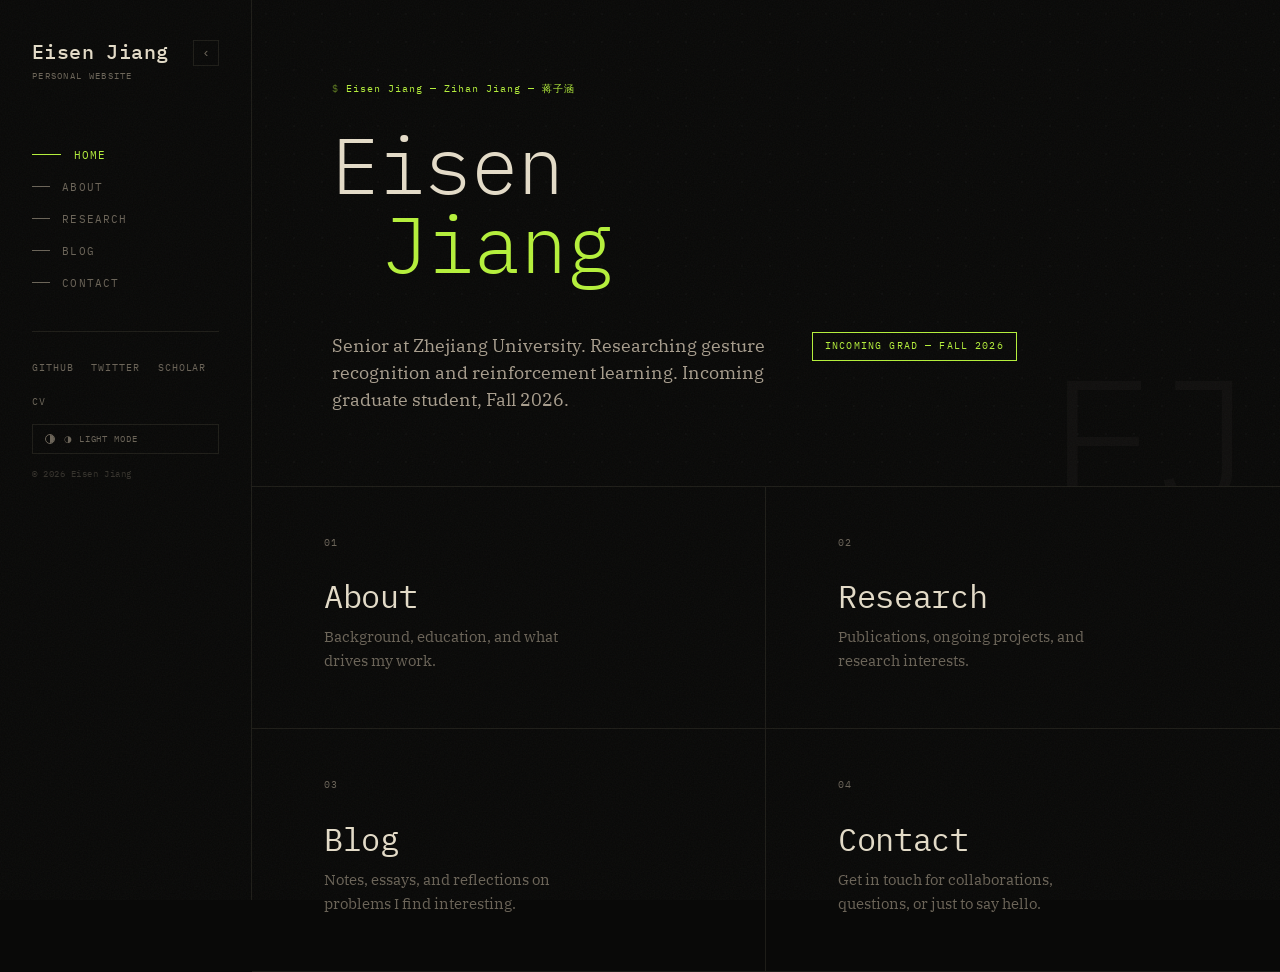
==== commit 5a8f1b03: "Remove all italic font usage site-wide - Strip font-style: italic from hero tagline, page subtitles," ====
--- a/index.html
+++ b/index.html
@@ -8,7 +8,7 @@
   <link rel="icon" href="blogs/assets/black-head-horse-side-view-with-horsehair.png" type="image/png">
   <link rel="preconnect" href="https://fonts.googleapis.com">
   <link rel="preconnect" href="https://fonts.gstatic.com" crossorigin>
-  <link href="https://fonts.googleapis.com/css2?family=IBM+Plex+Mono:ital,wght@0,300;0,400;0,500;1,300;1,400&family=IBM+Plex+Serif:ital,wght@0,400;0,500;1,400&display=swap" rel="stylesheet">
+  <link href="https://fonts.googleapis.com/css2?family=IBM+Plex+Mono:wght@300;400;500&family=IBM+Plex+Serif:wght@400;500&display=swap" rel="stylesheet">
   <link rel="stylesheet" href="assets/style.css">
   <script>document.documentElement.setAttribute("data-theme",localStorage.getItem("theme")||"dark");</script>
 </head>
--- a/assets/style.css
+++ b/assets/style.css
@@ -1,4 +1,4 @@
-@import url('https://fonts.googleapis.com/css2?family=IBM+Plex+Mono:ital,wght@0,300;0,400;0,500;1,300;1,400&family=IBM+Plex+Serif:ital,wght@0,400;0,500;1,400&display=swap');
+@import url('https://fonts.googleapis.com/css2?family=IBM+Plex+Mono:wght@300;400;500&family=IBM+Plex+Serif:wght@400;500&display=swap');
 
 /* ─── Variables ──────────────────────────────────────── */
 :root {
@@ -293,7 +293,6 @@
 .hero-tagline {
   font-family: 'IBM Plex Serif', Georgia, serif;
   font-size: 1.1rem;
-  font-style: italic;
   color: var(--text-mid);
   max-width: 40ch;
   line-height: 1.55;
@@ -394,7 +393,6 @@
 .pg-sub {
   font-family: 'IBM Plex Serif', Georgia, serif;
   font-size: 1.05rem;
-  font-style: italic;
   color: var(--text-mid);
   margin-top: 1.25rem;
   max-width: 50ch;
@@ -522,7 +520,6 @@
 .item-authors {
   font-family: 'IBM Plex Serif', Georgia, serif;
   font-size: 0.875rem;
-  font-style: italic;
   color: var(--text-dim);
   margin-bottom: 0.2rem;
 }
@@ -841,6 +838,68 @@
   border-left: 2px solid var(--accent);
   padding-left: calc(2rem - 2px);
 }
+
+/* ─── Blog list hierarchy ────────────────────────── */
+/* Parent row with chevron: flex layout */
+.bpi-has-children > .blog-post-item {
+  display: flex;
+  align-items: flex-start;
+  gap: 0.6rem;
+}
+/* CSS chevron (right-pointing, rotates down when expanded) */
+.bpi-chevron {
+  flex-shrink: 0;
+  width: 5px;
+  height: 5px;
+  margin-top: 0.55rem;
+  border-right: 1.5px solid var(--text-dim);
+  border-bottom: 1.5px solid var(--text-dim);
+  transform: rotate(-45deg);
+  transition: transform 0.22s var(--ease), border-color 0.22s;
+}
+.bpi-expanded > .blog-post-item .bpi-chevron {
+  transform: rotate(45deg);
+  border-color: var(--accent);
+}
+/* meta column inside parent rows */
+.bpi-meta { flex: 1; min-width: 0; }
+.bpi-meta .bpi-date   { display: block; }
+.bpi-meta .bpi-title  { display: block; }
+.bpi-meta .bpi-tag    { display: inline-block; }
+
+/* Parent active indicator when a child is selected */
+.bpi-parent-active > .blog-post-item { background: var(--bg-2); }
+.bpi-parent-active > .blog-post-item .bpi-chevron { border-color: var(--accent); }
+
+/* Children collapsible container */
+.bpi-children {
+  overflow: hidden;
+  max-height: 0;
+  transition: max-height 0.32s var(--ease);
+  border-left: 1px solid var(--border);
+  margin-left: 2.35rem;
+}
+.bpi-expanded .bpi-children { max-height: 1200px; }
+
+/* Child items */
+.bpi-child {
+  border-bottom: 1px solid var(--border);
+  padding: 0.7rem 1.25rem;
+}
+.bpi-child .bpi-date  { font-size: 0.52rem; }
+.bpi-child .bpi-title { font-size: 0.78rem; }
+.bpi-child.active {
+  border-left: 2px solid var(--accent);
+  padding-left: calc(1.25rem - 2px);
+}
+
+/* Empty state */
+.bpi-empty {
+  padding: 1.5rem 2rem;
+  font-family: 'IBM Plex Mono', monospace;
+  font-size: 0.65rem;
+  color: var(--text-dim);
+}
 .bpi-date {
   display: block;
   font-family: 'IBM Plex Mono', monospace;
@@ -945,7 +1004,7 @@
 .blog-article-body code { font-family: 'IBM Plex Mono', monospace; font-size: 0.82em; background: var(--bg-2); color: var(--accent); padding: 0.15em 0.4em; border-radius: 2px; }
 .blog-article-body pre { background: var(--bg-2); border: 1px solid var(--border); padding: 1.5rem; overflow-x: auto; margin: 1.5rem 0; }
 .blog-article-body pre code { background: none; padding: 0; color: var(--text-mid); font-size: 0.85rem; }
-.blog-article-body blockquote { border-left: 3px solid var(--accent); padding-left: 1.5rem; margin: 1.5rem 0; font-style: italic; }
+.blog-article-body blockquote { border-left: 3px solid var(--accent); padding-left: 1.5rem; margin: 1.5rem 0; }
 .blog-article-body blockquote p { color: var(--text-dim); }
 .blog-article-body hr { border: none; border-top: 1px solid var(--border); margin: 2.5rem 0; }
 .blog-article-body table { width: 100%; border-collapse: collapse; margin: 1.5rem 0; font-family: 'IBM Plex Mono', monospace; font-size: 0.82rem; }
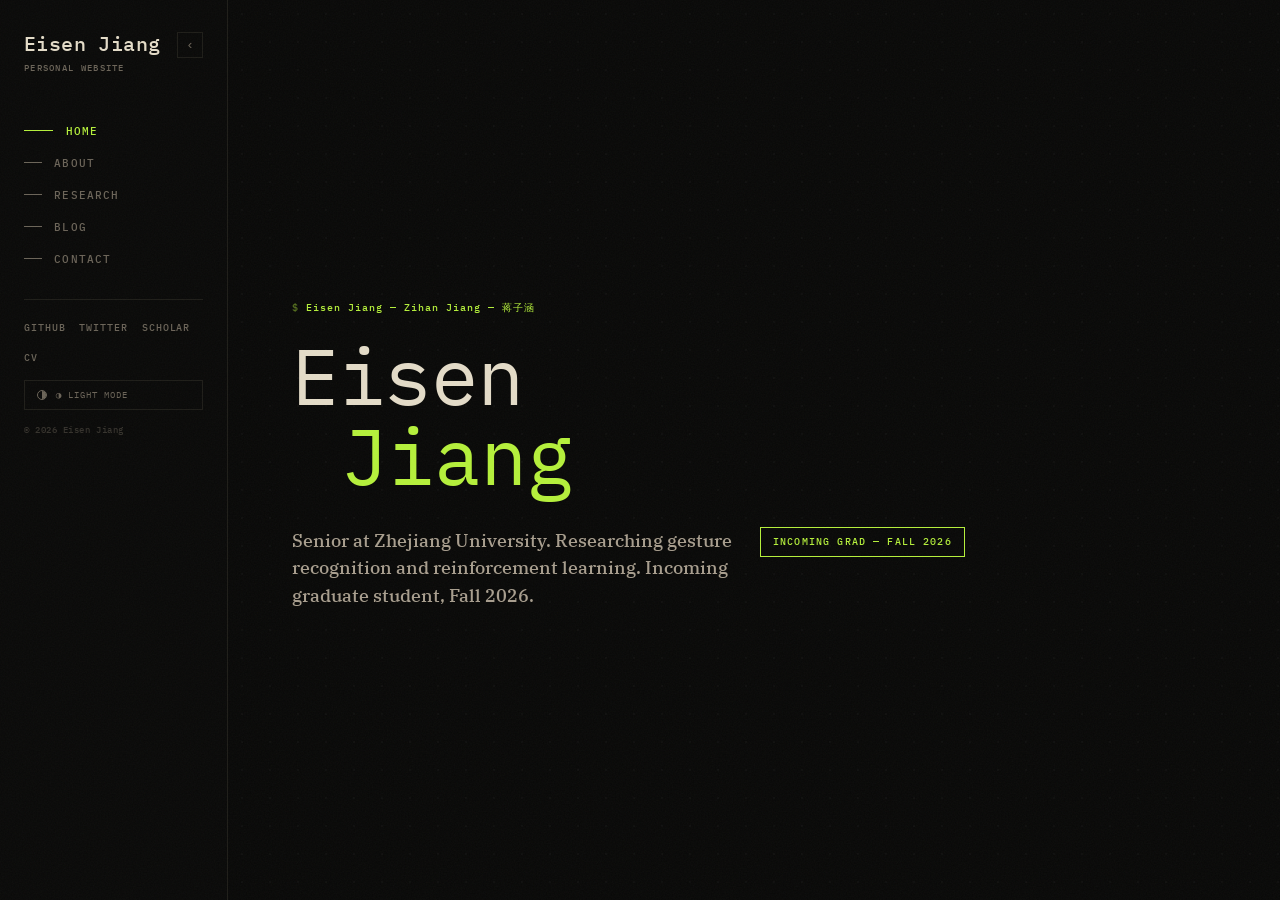
==== commit 28726b2e: "Refine site layout, typography, and click shatter effect" ====
--- a/index.html
+++ b/index.html
@@ -12,7 +12,7 @@
   <link rel="stylesheet" href="assets/style.css">
   <script>document.documentElement.setAttribute("data-theme",localStorage.getItem("theme")||"dark");</script>
 </head>
-<body>
+<body class="home-page">
 <div class="layout">
 
   <!-- ═══ Sidebar ═══ -->
@@ -71,34 +71,6 @@
         <span class="badge">Incoming Grad — Fall 2026</span>
       </div>
     </section>
-
-    <div class="index-grid">
-      <a href="about.html" class="index-card">
-        <div class="card-no">01</div>
-        <div class="card-h">About</div>
-        <p class="card-p">Background, education, and what drives my work.</p>
-        <div class="card-go">Explore →</div>
-      </a>
-      <a href="research.html" class="index-card">
-        <div class="card-no">02</div>
-        <div class="card-h">Research</div>
-        <p class="card-p">Publications, ongoing projects, and research interests.</p>
-        <div class="card-go">Explore →</div>
-      </a>
-      <a href="writing.html" class="index-card">
-        <div class="card-no">03</div>
-        <div class="card-h">Blog</div>
-        <p class="card-p">Notes, essays, and reflections on problems I find interesting.</p>
-        <div class="card-go">Explore →</div>
-      </a>
-      <a href="contact.html" class="index-card">
-        <div class="card-no">04</div>
-        <div class="card-h">Contact</div>
-        <p class="card-p">Get in touch for collaborations, questions, or just to say hello.</p>
-        <div class="card-go">Explore →</div>
-      </a>
-    </div>
-
   </main>
 </div>
 <script src="assets/main.js"></script>
--- a/assets/style.css
+++ b/assets/style.css
@@ -1,4 +1,4 @@
-@import url('https://fonts.googleapis.com/css2?family=IBM+Plex+Mono:wght@300;400;500&family=IBM+Plex+Serif:wght@400;500&display=swap');
+@import url('https://fonts.googleapis.com/css2?family=Fira+Code:wght@400;500&family=Inter:wght@400;500;600;700&display=swap');
 
 /* ─── Variables ──────────────────────────────────────── */
 :root {
@@ -10,27 +10,59 @@
   --accent:      #b5f03b;
   --accent-warm: #e8c87a;
   --border:      #1e1d18;
-  --sidebar-w:   252px;
+  --sidebar-w:   228px;
+  --font-title:  'Inter', system-ui, sans-serif;
+  --font-body:   'Inter', 'Helvetica Neue', Helvetica, Arial, sans-serif;
+  --font-code:   'Fira Code', 'SFMono-Regular', Consolas, monospace;
   --ease:        cubic-bezier(0.16, 1, 0.3, 1);
   --t:           0.32s;
 }
 
 /* ─── Light theme ────────────────────────────────────── */
 html[data-theme="light"] {
-  --bg:          #f4ede0;
-  --bg-2:        #ebe3d2;
-  --text:        #1a1812;
-  --text-mid:    #49423a;
-  --text-dim:    #8c8070;
-  --accent:      #4a7200;
-  --accent-warm: #8c5c00;
-  --border:      #d4cab8;
+  --bg:          #ffffff;
+  --bg-2:        #f5f7fa;
+  --text:        #0f1720;
+  --text-mid:    #475569;
+  --text-dim:    #94a3b8;
+  --accent:      #0f766e;
+  --accent-warm: #0369a1;
+  --border:      #dbe3ec;
 }
 html[data-theme="light"] body::after { opacity: 0.02; }
 
 /* ─── Theme transition ───────────────────────────────── */
-html { transition: background 0.3s, color 0.3s; }
-body, .sidebar, .content { transition: background var(--t), color var(--t); }
+html { transition: background-color 0.45s ease, color 0.45s ease; }
+body,
+.sidebar,
+.content,
+.hero,
+.index-card,
+.pg-header,
+.pg-body,
+.blog-list,
+.blog-content,
+.blog-post-item,
+.theme-toggle,
+.sidebar-expand-tab,
+.list-expand-tab,
+.sidebar-collapse-btn,
+.mob-toggle,
+.badge,
+.post-tag,
+.bpi-tag,
+.bpi-child,
+.placeholder-block,
+.bib-block pre,
+.blog-article-body pre,
+.blog-article-body code,
+.progress-bar {
+  transition:
+    background-color 0.45s ease,
+    color 0.45s ease,
+    border-color 0.45s ease,
+    opacity 0.45s ease;
+}
 
 /* ─── Reset ──────────────────────────────────────────── */
 *, *::before, *::after { box-sizing: border-box; margin: 0; padding: 0; }
@@ -39,11 +71,47 @@
 body {
   background: var(--bg);
   color: var(--text);
-  font-family: 'IBM Plex Serif', Georgia, serif;
+  font-family: var(--font-body);
+  font-weight: 500;
   font-size: 1.125rem;
   line-height: 1.7;
   min-height: 100vh;
   overflow-x: hidden;
+}
+
+.site-name,
+.hero-name,
+.card-h,
+.pg-title,
+h2,
+h3,
+.item-title,
+.post-title,
+.c-name,
+.blog-list-title,
+.bpi-title,
+.blog-article-title,
+.blog-article-body h1,
+.blog-article-body h2,
+.blog-article-body h3 {
+  font-family: var(--font-title);
+}
+
+.hero-tagline,
+.card-p,
+.pg-sub,
+p,
+.kv-val,
+.item-authors,
+.blog-article-body p,
+.blog-article-body li {
+  font-family: var(--font-body);
+}
+
+.blog-article-body code,
+.blog-article-body pre,
+.blog-article-body pre code {
+  font-family: var(--font-code);
 }
 
 /* Grain overlay */
@@ -55,6 +123,94 @@
   z-index: 9999;
   opacity: 0.04;
   background-image: url("data:image/svg+xml,%3Csvg xmlns='http://www.w3.org/2000/svg' width='300' height='300'%3E%3Cfilter id='n'%3E%3CfeTurbulence type='fractalNoise' baseFrequency='0.72' numOctaves='4' stitchTiles='stitch'/%3E%3C/filter%3E%3Crect width='300' height='300' filter='url(%23n)'/%3E%3C/svg%3E");
+  transition: opacity 0.45s ease;
+}
+
+.shard {
+  --shard-c1: rgba(255, 80, 96, 0.92);
+  --shard-c2: rgba(255, 255, 255, 0.96);
+  --shard-c3: rgba(88, 160, 255, 0.92);
+  --shard-c4: rgba(188, 120, 255, 0.82);
+  position: absolute;
+  background:
+    linear-gradient(135deg,
+      var(--shard-c1) 0%,
+      var(--shard-c2) 38%,
+      var(--shard-c3) 72%,
+      var(--shard-c4) 100%);
+  mix-blend-mode: screen;
+  box-shadow:
+    0 0 4px rgba(255, 255, 255, 0.88),
+    0 0 8px rgba(255, 96, 128, 0.24),
+    0 0 10px rgba(96, 148, 255, 0.22),
+    0 8px 18px rgba(0, 0, 0, 0.34),
+    0 2px 6px rgba(0, 0, 0, 0.24);
+  border: 1px solid rgba(255, 255, 255, 0.22);
+  filter: brightness(1.95) contrast(1.3) saturate(1.22);
+  opacity: 0;
+  pointer-events: none;
+  z-index: 10001;
+  overflow: visible;
+}
+
+html[data-theme="light"] .shard {
+  mix-blend-mode: normal;
+  box-shadow:
+    0 0 5px rgba(255, 255, 255, 1),
+    0 0 16px rgba(255, 42, 72, 0.64),
+    0 0 20px rgba(48, 156, 255, 0.58),
+    0 0 24px rgba(186, 78, 255, 0.36),
+    0 10px 20px rgba(15, 23, 32, 0.34),
+    0 3px 7px rgba(15, 23, 32, 0.26);
+  border-color: rgba(15, 23, 32, 0.18);
+  filter: brightness(3.55) contrast(2.18) saturate(4.35);
+}
+
+.shard::before {
+  content: '';
+  position: absolute;
+  left: 50%;
+  top: 50%;
+  width: var(--vector-length, 18px);
+  height: 1px;
+  transform-origin: 100% 50%;
+  transform: translate(-100%, -50%) rotate(var(--vector-angle, 0deg));
+  background: linear-gradient(90deg, rgba(255, 255, 255, 0), rgba(255, 255, 255, 0.9));
+  opacity: 0.9;
+  box-shadow:
+    0 0 4px rgba(255, 255, 255, 0.5),
+    0 0 8px rgba(96, 148, 255, 0.2);
+  pointer-events: none;
+}
+
+html[data-theme="light"] .shard::before {
+  background: linear-gradient(90deg, rgba(255, 255, 255, 0), rgba(255, 255, 255, 1));
+  opacity: 1;
+  box-shadow:
+    0 0 5px rgba(255, 255, 255, 0.96),
+    0 0 8px rgba(255, 42, 72, 0.3),
+    0 0 10px rgba(48, 156, 255, 0.28);
+}
+
+.impact-flash {
+  position: fixed;
+  width: 8px;
+  height: 8px;
+  background: rgba(255, 255, 255, 0.9);
+  border-radius: 50%;
+  pointer-events: none;
+  z-index: 10002;
+  filter: none;
+  animation: flash-out 0.28s ease-out forwards;
+}
+
+.distortion-overlay {
+  display: none;
+}
+
+@keyframes flash-out {
+  0% { transform: scale(1); opacity: 1; }
+  100% { transform: scale(1.8); opacity: 0; }
 }
 
 /* ─── Progress bar ───────────────────────────────────── */
@@ -83,7 +239,7 @@
   height: 100vh;
   display: flex;
   flex-direction: column;
-  padding: 2.5rem 2rem;
+  padding: 2rem 1.5rem;
   border-right: 1px solid var(--border);
   background: var(--bg);
   z-index: 100;
@@ -94,7 +250,7 @@
   display: flex;
   justify-content: space-between;
   align-items: flex-start;
-  margin-bottom: 3.5rem;
+  margin-bottom: 2.5rem;
 }
 
 .site-mark {
@@ -139,7 +295,7 @@
   padding: 0.38rem 0;
   font-family: 'IBM Plex Mono', monospace;
   font-size: 0.67rem;
-  font-weight: 400;
+  font-weight: 500;
   letter-spacing: 0.1em;
   text-transform: uppercase;
   color: var(--text-dim);
@@ -186,12 +342,12 @@
 /* Sidebar footer */
 .sidebar-foot {
   border-top: 1px solid var(--border);
-  padding-top: 1.75rem;
-  margin-top: 2rem;
+  padding-top: 1.25rem;
+  margin-top: 1.5rem;
 }
 .socials {
   display: flex;
-  gap: 1.1rem;
+  gap: 0.85rem;
   flex-wrap: wrap;
   margin-bottom: 0.85rem;
 }
@@ -229,13 +385,33 @@
 
 /* ─── Home: Hero ─────────────────────────────────────── */
 .hero {
-  padding: 5rem 5rem 4.5rem;
+  padding: 3.75rem 4rem 3.25rem;
   border-bottom: 1px solid var(--border);
   position: relative;
   overflow: hidden;
   background-image: radial-gradient(circle, rgba(255,255,255,0.025) 1px, transparent 1px);
   background-size: 28px 28px;
 }
+.home-page .content {
+  display: flex;
+  align-items: center;
+  min-height: 100vh;
+}
+.home-page .hero {
+  width: 100%;
+  min-height: 100vh;
+  border-bottom: none;
+  display: flex;
+  flex-direction: column;
+  justify-content: center;
+}
+.home-page .hero::before {
+  display: none;
+}
+.home-page .hero-name,
+.home-page .hero-footer {
+  max-width: 44rem;
+}
 .hero::before {
   content: '_EJ';
   position: absolute;
@@ -243,7 +419,7 @@
   right: 2rem;
   font-family: 'IBM Plex Mono', 'Courier New', monospace;
   font-size: 11rem;
-  font-weight: 300;
+  font-weight: 400;
   letter-spacing: -0.04em;
   color: var(--text);
   opacity: 0.03;
@@ -257,7 +433,7 @@
   font-size: 0.63rem;
   letter-spacing: 0.1em;
   color: var(--accent);
-  margin-bottom: 1.75rem;
+  margin-bottom: 1.25rem;
 }
 .hero-eyebrow::before {
   content: '$ ';
@@ -266,12 +442,12 @@
 
 .hero-name {
   font-family: 'IBM Plex Mono', 'Courier New', monospace;
-  font-weight: 300;
+  font-weight: 400;
   font-size: clamp(2.6rem, 6.2vw, 6.4rem);
   line-height: 1.0;
   letter-spacing: -0.01em;
   color: var(--text);
-  margin-bottom: 3rem;
+  margin-bottom: 2rem;
   display: flex;
   flex-direction: column;
   align-items: flex-start;
@@ -287,7 +463,7 @@
 .hero-footer {
   display: flex;
   align-items: flex-start;
-  gap: 2.5rem;
+  gap: 1.75rem;
   flex-wrap: wrap;
 }
 .hero-tagline {
@@ -313,19 +489,18 @@
 /* ─── Home: Grid ─────────────────────────────────────── */
 .index-grid {
   display: grid;
-  grid-template-columns: 1fr 1fr;
+  grid-template-columns: 1fr;
 }
 .index-card {
   display: block;
   text-decoration: none;
-  padding: 3rem 4.5rem 3.5rem;
-  border-right: 1px solid var(--border);
+  padding: 2.4rem 3.25rem 2.75rem;
+  border-right: none;
   border-bottom: 1px solid var(--border);
   position: relative;
   overflow: hidden;
   transition: background var(--t);
 }
-.index-card:nth-child(2n) { border-right: none; }
 .index-card:hover { background: var(--bg-2); }
 
 .card-no {
@@ -333,12 +508,12 @@
   font-size: 0.6rem;
   letter-spacing: 0.14em;
   color: var(--text-dim);
-  margin-bottom: 1.75rem;
+  margin-bottom: 1.25rem;
 }
 .card-h {
   font-family: 'IBM Plex Mono', 'Courier New', monospace;
   font-size: 2rem;
-  font-weight: 400;
+  font-weight: 500;
   line-height: 1.1;
   letter-spacing: -0.01em;
   color: var(--text);
@@ -357,8 +532,8 @@
 }
 .card-go {
   position: absolute;
-  bottom: 2.5rem;
-  right: 3.5rem;
+  bottom: 2rem;
+  right: 2.5rem;
   font-family: 'IBM Plex Mono', monospace;
   font-size: 0.6rem;
   letter-spacing: 0.1em;
@@ -371,7 +546,7 @@
 
 /* ─── Inner page header ──────────────────────────────── */
 .pg-header {
-  padding: 5rem 5rem 4rem;
+  padding: 3.75rem 4rem 3rem;
   border-bottom: 1px solid var(--border);
 }
 .pg-label {
@@ -385,7 +560,7 @@
 .pg-title {
   font-family: 'IBM Plex Mono', 'Courier New', monospace;
   font-size: clamp(2rem, 4vw, 4rem);
-  font-weight: 300;
+  font-weight: 400;
   line-height: 1.1;
   letter-spacing: -0.01em;
   color: var(--text);
@@ -394,13 +569,13 @@
   font-family: 'IBM Plex Serif', Georgia, serif;
   font-size: 1.05rem;
   color: var(--text-mid);
-  margin-top: 1.25rem;
+  margin-top: 1rem;
   max-width: 50ch;
   line-height: 1.55;
 }
 
 /* ─── Page body ──────────────────────────────────────── */
-.pg-body { padding: 4rem 5rem; }
+.pg-body { padding: 3rem 4rem; }
 
 .sec-label {
   font-family: 'IBM Plex Mono', monospace;
@@ -411,8 +586,8 @@
   display: flex;
   align-items: center;
   gap: 1rem;
-  margin-bottom: 2rem;
-  margin-top: 3.5rem;
+  margin-bottom: 1.5rem;
+  margin-top: 2.5rem;
 }
 .sec-label:first-child { margin-top: 0; }
 .sec-label::before {
@@ -432,7 +607,7 @@
 h2 {
   font-family: 'IBM Plex Mono', 'Courier New', monospace;
   font-size: 1.75rem;
-  font-weight: 400;
+  font-weight: 500;
   letter-spacing: -0.01em;
   color: var(--text);
   line-height: 1.2;
@@ -441,21 +616,21 @@
 h3 {
   font-family: 'IBM Plex Mono', 'Courier New', monospace;
   font-size: 1.15rem;
-  font-weight: 400;
+  font-weight: 500;
   letter-spacing: 0;
   color: var(--text);
   margin-bottom: 0.4rem;
 }
 p {
   color: var(--text-mid);
-  margin-bottom: 1.5rem;
+  margin-bottom: 1.1rem;
   max-width: 62ch;
 }
 
 .placeholder-block {
   border: 1px dashed var(--border);
-  padding: 1.5rem 2rem;
-  margin-bottom: 1.5rem;
+  padding: 1.1rem 1.5rem;
+  margin-bottom: 1.1rem;
   font-family: 'IBM Plex Mono', monospace;
   font-size: 0.63rem;
   letter-spacing: 0.05em;
@@ -467,8 +642,8 @@
 .about-cols {
   display: grid;
   grid-template-columns: 3fr 2fr;
-  gap: 5rem;
-  margin-bottom: 4rem;
+  gap: 3.25rem;
+  margin-bottom: 3rem;
 }
 .kv-list {
   list-style: none;
@@ -505,13 +680,13 @@
   grid-template-columns: 1fr auto;
   gap: 2rem;
   align-items: start;
-  padding: 1.6rem 0;
+  padding: 1.2rem 0;
   border-bottom: 1px solid var(--border);
 }
 .item-title {
   font-family: 'IBM Plex Mono', 'Courier New', monospace;
   font-size: 1rem;
-  font-weight: 400;
+  font-weight: 500;
   letter-spacing: 0;
   color: var(--text);
   margin-bottom: 0.25rem;
@@ -569,14 +744,14 @@
 /* BibTeX collapsible block */
 .bib-block {
   display: none;
-  margin-top: 0.9rem;
+  margin-top: 0.7rem;
 }
 .bib-block.open { display: block; }
 .bib-block pre {
   background: var(--bg-2);
   border: 1px solid var(--border);
   border-radius: 3px;
-  padding: 1rem 1.2rem;
+  padding: 0.85rem 1rem;
   overflow-x: auto;
   font-family: 'IBM Plex Mono', monospace;
   font-size: 0.72rem;
@@ -589,7 +764,7 @@
 .tab-bar {
   display: flex;
   border-bottom: 1px solid var(--border);
-  margin-bottom: 3rem;
+  margin-bottom: 2rem;
 }
 .tab-btn {
   font-family: 'IBM Plex Mono', monospace;
@@ -600,7 +775,7 @@
   background: none;
   border: none;
   border-bottom: 2px solid transparent;
-  padding: 0.9rem 1.5rem 0.9rem 0;
+  padding: 0.75rem 1.1rem 0.75rem 0;
   cursor: pointer;
   margin-bottom: -1px;
   transition: all var(--t);
@@ -617,9 +792,9 @@
 .post-row {
   display: grid;
   grid-template-columns: 6.5rem 1fr auto;
-  gap: 2rem;
+  gap: 1.5rem;
   align-items: baseline;
-  padding: 1.1rem 0;
+  padding: 0.9rem 0;
   border-bottom: 1px solid var(--border);
   text-decoration: none;
   transition: all var(--t);
@@ -635,7 +810,7 @@
 .post-title {
   font-family: 'IBM Plex Mono', 'Courier New', monospace;
   font-size: 0.95rem;
-  font-weight: 400;
+  font-weight: 500;
   letter-spacing: 0;
   color: var(--text);
   line-height: 1.4;
@@ -653,14 +828,14 @@
 }
 
 /* ─── Contact ────────────────────────────────────────── */
-.contact-intro { max-width: 52ch; margin-bottom: 3.5rem; }
+.contact-intro { max-width: 52ch; margin-bottom: 2.5rem; }
 .contact-list  { border-top: 1px solid var(--border); }
 
 .contact-row {
   display: flex;
   align-items: center;
   justify-content: space-between;
-  padding: 1.75rem 0;
+  padding: 1.25rem 0;
   border-bottom: 1px solid var(--border);
   text-decoration: none;
   transition: all var(--t) var(--ease);
@@ -669,11 +844,11 @@
 .contact-row:hover .c-name  { color: var(--accent); }
 .contact-row:hover .c-arrow { color: var(--accent); transform: translateX(4px); }
 
-.c-left  { display: flex; align-items: baseline; gap: 1.5rem; }
+.c-left  { display: flex; align-items: baseline; gap: 1rem; }
 .c-name  {
   font-family: 'IBM Plex Mono', 'Courier New', monospace;
   font-size: 1.15rem;
-  font-weight: 400;
+  font-weight: 500;
   letter-spacing: 0;
   color: var(--text);
   line-height: 1;
@@ -769,18 +944,18 @@
 
   .content { margin-left: 0; }
 
-  .hero { padding: 2.5rem 1.5rem 2rem; }
+  .hero { padding: 2rem 1.25rem 1.6rem; }
   .hero::before { display: none; }
   .hero-name { font-size: 3.8rem; }
 
   .index-grid { grid-template-columns: 1fr; }
-  .index-card { border-right: none; padding: 2rem 1.5rem; }
+  .index-card { border-right: none; padding: 1.6rem 1.25rem; }
   .index-card:nth-child(2n) { border-right: none; }
 
-  .pg-header { padding: 2.5rem 1.5rem 2rem; }
-  .pg-body   { padding: 2rem 1.5rem; }
-
-  .about-cols { grid-template-columns: 1fr; gap: 2.5rem; }
+  .pg-header { padding: 2rem 1.25rem 1.6rem; }
+  .pg-body   { padding: 1.6rem 1.25rem; }
+
+  .about-cols { grid-template-columns: 1fr; gap: 2rem; }
 
   .post-row { grid-template-columns: 5rem 1fr; }
   .post-tag { display: none; }
@@ -807,14 +982,14 @@
   flex-direction: column;
 }
 .blog-list-header {
-  padding: 2.5rem 2rem 1.25rem;
+  padding: 2rem 1.5rem 1rem;
   border-bottom: 1px solid var(--border);
   flex-shrink: 0;
 }
 .blog-list-title {
   font-family: 'IBM Plex Mono', 'Courier New', monospace;
   font-size: 0.9rem;
-  font-weight: 400;
+  font-weight: 500;
   letter-spacing: 0;
   color: var(--text);
   margin-top: 0.4rem;
@@ -827,7 +1002,7 @@
 }
 .blog-post-item {
   display: block;
-  padding: 1rem 2rem;
+  padding: 0.85rem 1.5rem;
   text-decoration: none;
   border-bottom: 1px solid var(--border);
   transition: background var(--t);
@@ -877,14 +1052,14 @@
   max-height: 0;
   transition: max-height 0.32s var(--ease);
   border-left: 1px solid var(--border);
-  margin-left: 2.35rem;
+  margin-left: 1.9rem;
 }
 .bpi-expanded .bpi-children { max-height: 1200px; }
 
 /* Child items */
 .bpi-child {
   border-bottom: 1px solid var(--border);
-  padding: 0.7rem 1.25rem;
+  padding: 0.6rem 1rem;
 }
 .bpi-child .bpi-date  { font-size: 0.52rem; }
 .bpi-child .bpi-title { font-size: 0.78rem; }
@@ -895,7 +1070,7 @@
 
 /* Empty state */
 .bpi-empty {
-  padding: 1.5rem 2rem;
+  padding: 1.1rem 1.5rem;
   font-family: 'IBM Plex Mono', monospace;
   font-size: 0.65rem;
   color: var(--text-dim);
@@ -912,7 +1087,7 @@
   display: block;
   font-family: 'IBM Plex Mono', 'Courier New', monospace;
   font-size: 0.82rem;
-  font-weight: 400;
+  font-weight: 500;
   letter-spacing: 0;
   color: var(--text);
   line-height: 1.45;
@@ -937,7 +1112,7 @@
   flex: 1;
   min-width: 0;
   min-height: 100vh;
-  padding: 4rem 5rem;
+  padding: 3rem 4rem;
 }
 .blog-welcome, .blog-loading {
   font-family: 'IBM Plex Mono', monospace;
@@ -945,7 +1120,7 @@
   letter-spacing: 0.1em;
   text-transform: uppercase;
   color: var(--text-dim);
-  padding: 3rem 0;
+  padding: 2.25rem 0;
 }
 .blog-welcome {
   display: flex;
@@ -956,14 +1131,14 @@
 
 /* Article */
 .blog-article-header {
-  margin-bottom: 3rem;
-  padding-bottom: 2rem;
+  margin-bottom: 2rem;
+  padding-bottom: 1.5rem;
   border-bottom: 1px solid var(--border);
 }
 .blog-article-title {
   font-family: 'IBM Plex Mono', 'Courier New', monospace;
   font-size: clamp(1.4rem, 2.4vw, 2.2rem);
-  font-weight: 300;
+  font-weight: 400;
   letter-spacing: -0.01em;
   line-height: 1.2;
   color: var(--text);
@@ -975,38 +1150,38 @@
 .blog-article-body { max-width: 68ch; }
 .blog-article-body h1 {
   font-family: 'IBM Plex Mono', 'Courier New', monospace;
-  font-size: 1.5rem; font-weight: 400; letter-spacing: -0.01em;
+  font-size: 1.5rem; font-weight: 500; letter-spacing: -0.01em;
   color: var(--text); line-height: 1.25;
-  margin: 2.5rem 0 1rem;
+  margin: 2rem 0 0.85rem;
 }
 .blog-article-body h2 {
   font-family: 'IBM Plex Mono', 'Courier New', monospace;
   font-size: 1.15rem; font-weight: 500; letter-spacing: 0;
   color: var(--text); line-height: 1.3;
-  margin: 2rem 0 0.75rem;
+  margin: 1.6rem 0 0.65rem;
   padding-bottom: 0.4rem;
   border-bottom: 1px solid var(--border);
 }
 .blog-article-body h3 {
   font-family: 'IBM Plex Mono', 'Courier New', monospace;
   font-size: 1rem; font-weight: 500; letter-spacing: 0;
-  color: var(--text); margin: 1.75rem 0 0.5rem;
+  color: var(--text); margin: 1.4rem 0 0.45rem;
 }
 .blog-article-body p {
   font-family: 'IBM Plex Serif', Georgia, serif;
   font-size: 1.05rem; line-height: 1.78;
-  color: var(--text-mid); margin-bottom: 1.5rem; max-width: none;
+  color: var(--text-mid); margin-bottom: 1.1rem; max-width: none;
 }
 .blog-article-body a { color: var(--accent); text-decoration: none; border-bottom: 1px solid transparent; transition: border-color var(--t); }
 .blog-article-body a:hover { border-bottom-color: var(--accent); }
-.blog-article-body ul, .blog-article-body ol { padding-left: 1.5rem; margin-bottom: 1.5rem; color: var(--text-mid); }
+.blog-article-body ul, .blog-article-body ol { padding-left: 1.35rem; margin-bottom: 1.1rem; color: var(--text-mid); }
 .blog-article-body li { font-family: 'IBM Plex Serif', Georgia, serif; font-size: 1.05rem; line-height: 1.75; margin-bottom: 0.4rem; }
 .blog-article-body code { font-family: 'IBM Plex Mono', monospace; font-size: 0.82em; background: var(--bg-2); color: var(--accent); padding: 0.15em 0.4em; border-radius: 2px; }
-.blog-article-body pre { background: var(--bg-2); border: 1px solid var(--border); padding: 1.5rem; overflow-x: auto; margin: 1.5rem 0; }
+.blog-article-body pre { background: var(--bg-2); border: 1px solid var(--border); padding: 1.1rem; overflow-x: auto; margin: 1.1rem 0; }
 .blog-article-body pre code { background: none; padding: 0; color: var(--text-mid); font-size: 0.85rem; }
-.blog-article-body blockquote { border-left: 3px solid var(--accent); padding-left: 1.5rem; margin: 1.5rem 0; }
+.blog-article-body blockquote { border-left: 3px solid var(--accent); padding-left: 1.1rem; margin: 1.1rem 0; }
 .blog-article-body blockquote p { color: var(--text-dim); }
-.blog-article-body hr { border: none; border-top: 1px solid var(--border); margin: 2.5rem 0; }
+.blog-article-body hr { border: none; border-top: 1px solid var(--border); margin: 2rem 0; }
 .blog-article-body table { width: 100%; border-collapse: collapse; margin: 1.5rem 0; font-family: 'IBM Plex Mono', monospace; font-size: 0.82rem; }
 .blog-article-body th { text-align: left; padding: 0.6rem 1rem; border-bottom: 1px solid var(--border); color: var(--text); font-weight: 500; }
 .blog-article-body td { padding: 0.6rem 1rem; border-bottom: 1px solid var(--border); color: var(--text-mid); }
@@ -1015,7 +1190,7 @@
 @media (max-width: 820px) {
   .blog-layout { flex-direction: column; }
   .blog-list { position: relative; width: 100%; height: auto; max-height: 45vh; border-right: none; border-bottom: 1px solid var(--border); }
-  .blog-content { padding: 2rem 1.5rem; }
+  .blog-content { padding: 1.6rem 1.25rem; }
 }
 
 /* ─── Blog list collapse ─────────────────────────────── */
@@ -1155,19 +1330,19 @@
   body { font-size: 1rem; }
 
   /* Hero */
-  .hero { padding: 2rem 1.25rem 1.75rem; }
-  .hero-name { font-size: clamp(2.8rem, 12vw, 4rem); margin-bottom: 1.75rem; }
+  .hero { padding: 1.7rem 1rem 1.4rem; }
+  .hero-name { font-size: clamp(2.8rem, 12vw, 4rem); margin-bottom: 1.4rem; }
   .hero-footer { flex-direction: column; gap: 1rem; }
   .badge { align-self: flex-start; }
 
   /* Page header / body */
-  .pg-header { padding: 2rem 1.25rem 1.75rem; }
-  .pg-body   { padding: 1.75rem 1.25rem; }
+  .pg-header { padding: 1.7rem 1rem 1.4rem; }
+  .pg-body   { padding: 1.4rem 1rem; }
   .pg-title  { font-size: clamp(2rem, 8vw, 3rem); }
 
   /* Index grid */
   .index-grid { grid-template-columns: 1fr; }
-  .index-card { border-right: none; padding: 1.75rem 1.25rem; }
+  .index-card { border-right: none; padding: 1.5rem 1rem; }
   .card-h { font-size: 2rem; }
 
   /* About */
@@ -1183,7 +1358,7 @@
 
   /* Contact */
   .c-name { font-size: 1.2rem; }
-  .contact-row { padding: 1.25rem 0; }
+  .contact-row { padding: 1rem 0; }
 
   /* Touch targets */
   .nav-links > li > a { padding: 0.6rem 0; }
@@ -1192,10 +1367,10 @@
 
 @media (max-width: 480px) {
   .hero-name { font-size: clamp(2.4rem, 14vw, 3rem); }
-  .index-card { padding: 1.5rem 1rem; }
-  .pg-header { padding: 1.75rem 1rem 1.5rem; }
-  .pg-body   { padding: 1.5rem 1rem; }
-  .blog-content { padding: 1.75rem 1rem; }
-  .blog-list-header { padding: 1.5rem 1rem 1rem; }
-  .blog-post-item { padding: 0.85rem 1rem; }
-}
+  .index-card { padding: 1.25rem 0.9rem; }
+  .pg-header { padding: 1.5rem 0.9rem 1.25rem; }
+  .pg-body   { padding: 1.25rem 0.9rem; }
+  .blog-content { padding: 1.4rem 0.9rem; }
+  .blog-list-header { padding: 1.25rem 0.9rem 0.85rem; }
+  .blog-post-item { padding: 0.75rem 0.9rem; }
+}
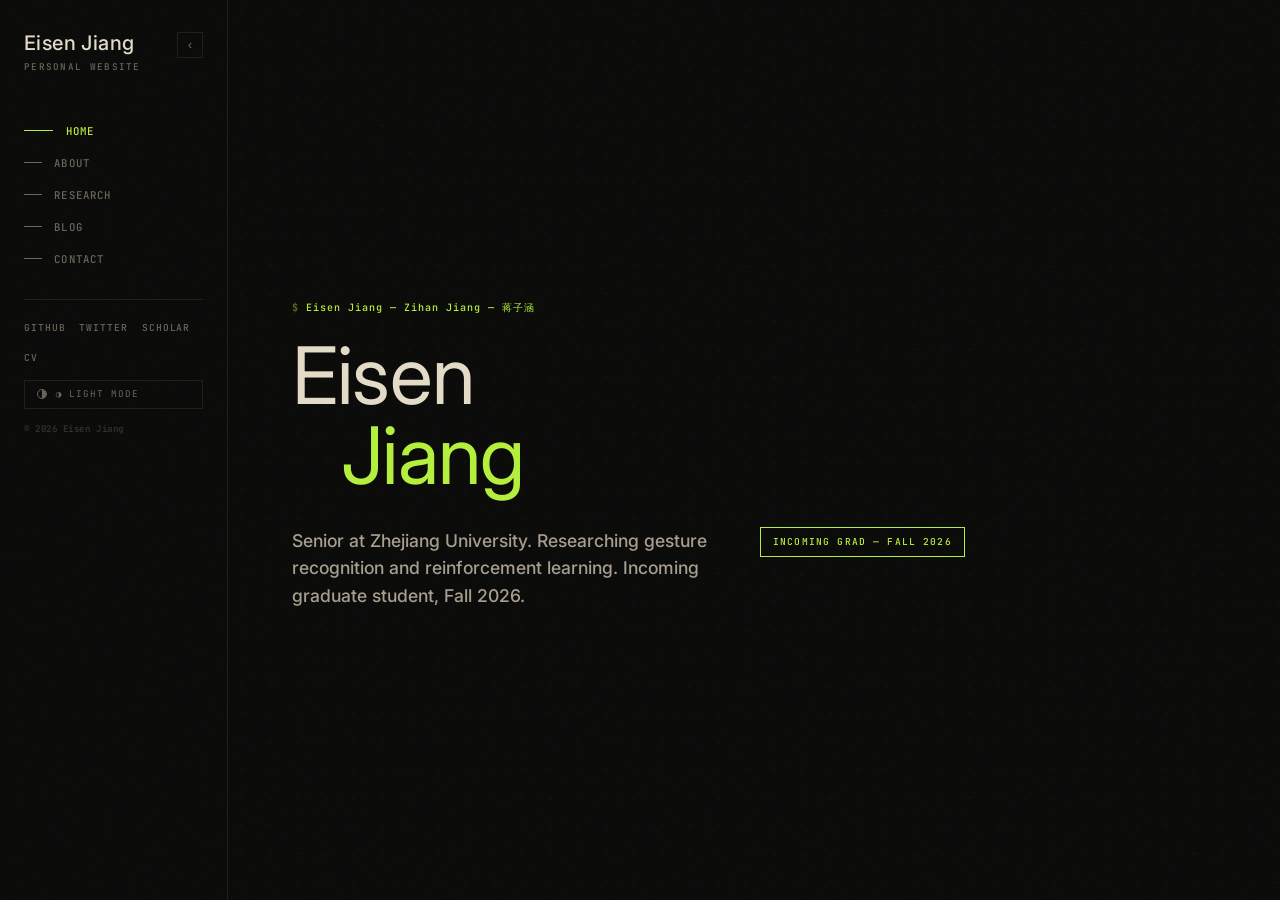
==== commit 5f1234a1: "Update typography and automate blog index" ====
--- a/index.html
+++ b/index.html
@@ -8,7 +8,7 @@
   <link rel="icon" href="blogs/assets/black-head-horse-side-view-with-horsehair.png" type="image/png">
   <link rel="preconnect" href="https://fonts.googleapis.com">
   <link rel="preconnect" href="https://fonts.gstatic.com" crossorigin>
-  <link href="https://fonts.googleapis.com/css2?family=IBM+Plex+Mono:wght@300;400;500&family=IBM+Plex+Serif:wght@400;500&display=swap" rel="stylesheet">
+  <link href="https://fonts.googleapis.com/css2?family=Inter:wght@400;500;600;700&family=JetBrains+Mono:wght@400;500;600&display=swap" rel="stylesheet">
   <link rel="stylesheet" href="assets/style.css">
   <script>document.documentElement.setAttribute("data-theme",localStorage.getItem("theme")||"dark");</script>
 </head>
--- a/assets/style.css
+++ b/assets/style.css
@@ -1,4 +1,4 @@
-@import url('https://fonts.googleapis.com/css2?family=Fira+Code:wght@400;500&family=Inter:wght@400;500;600;700&display=swap');
+@import url('https://fonts.googleapis.com/css2?family=Inter:wght@400;500;600;700&family=JetBrains+Mono:wght@400;500;600&display=swap');
 
 /* ─── Variables ──────────────────────────────────────── */
 :root {
@@ -13,7 +13,7 @@
   --sidebar-w:   228px;
   --font-title:  'Inter', system-ui, sans-serif;
   --font-body:   'Inter', 'Helvetica Neue', Helvetica, Arial, sans-serif;
-  --font-code:   'Fira Code', 'SFMono-Regular', Consolas, monospace;
+  --font-code:   'JetBrains Mono', 'SFMono-Regular', Consolas, monospace;
   --ease:        cubic-bezier(0.16, 1, 0.3, 1);
   --t:           0.32s;
 }
@@ -258,7 +258,7 @@
   text-decoration: none;
 }
 .site-name {
-  font-family: 'IBM Plex Mono', 'Courier New', monospace;
+  font-family: var(--font-title);
   font-size: 1.25rem;
   font-weight: 500;
   letter-spacing: 0.02em;
@@ -267,7 +267,7 @@
   line-height: 1.15;
 }
 .site-sub {
-  font-family: 'IBM Plex Mono', monospace;
+  font-family: var(--font-code);
   font-size: 0.58rem;
   letter-spacing: 0.14em;
   text-transform: uppercase;
@@ -293,7 +293,7 @@
   align-items: center;
   gap: 0.8rem;
   padding: 0.38rem 0;
-  font-family: 'IBM Plex Mono', monospace;
+  font-family: var(--font-code);
   font-size: 0.67rem;
   font-weight: 500;
   letter-spacing: 0.1em;
@@ -328,7 +328,7 @@
 .sub-nav li a {
   display: block;
   padding: 0.26rem 0;
-  font-family: 'IBM Plex Mono', monospace;
+  font-family: var(--font-code);
   font-size: 0.6rem;
   letter-spacing: 0.08em;
   text-transform: uppercase;
@@ -352,7 +352,7 @@
   margin-bottom: 0.85rem;
 }
 .socials a {
-  font-family: 'IBM Plex Mono', monospace;
+  font-family: var(--font-code);
   font-size: 0.6rem;
   letter-spacing: 0.1em;
   text-transform: uppercase;
@@ -363,7 +363,7 @@
 .socials a:hover { color: var(--accent); }
 
 .copy {
-  font-family: 'IBM Plex Mono', monospace;
+  font-family: var(--font-code);
   font-size: 0.57rem;
   letter-spacing: 0.06em;
   color: var(--text-dim);
@@ -417,7 +417,7 @@
   position: absolute;
   bottom: -2.5rem;
   right: 2rem;
-  font-family: 'IBM Plex Mono', 'Courier New', monospace;
+  font-family: var(--font-title);
   font-size: 11rem;
   font-weight: 400;
   letter-spacing: -0.04em;
@@ -429,7 +429,7 @@
 }
 
 .hero-eyebrow {
-  font-family: 'IBM Plex Mono', monospace;
+  font-family: var(--font-code);
   font-size: 0.63rem;
   letter-spacing: 0.1em;
   color: var(--accent);
@@ -441,7 +441,7 @@
 }
 
 .hero-name {
-  font-family: 'IBM Plex Mono', 'Courier New', monospace;
+  font-family: var(--font-title);
   font-weight: 400;
   font-size: clamp(2.6rem, 6.2vw, 6.4rem);
   line-height: 1.0;
@@ -467,7 +467,7 @@
   flex-wrap: wrap;
 }
 .hero-tagline {
-  font-family: 'IBM Plex Serif', Georgia, serif;
+  font-family: var(--font-body);
   font-size: 1.1rem;
   color: var(--text-mid);
   max-width: 40ch;
@@ -475,7 +475,7 @@
   margin-bottom: 0;
 }
 .badge {
-  font-family: 'IBM Plex Mono', monospace;
+  font-family: var(--font-code);
   font-size: 0.6rem;
   letter-spacing: 0.12em;
   text-transform: uppercase;
@@ -504,14 +504,14 @@
 .index-card:hover { background: var(--bg-2); }
 
 .card-no {
-  font-family: 'IBM Plex Mono', monospace;
+  font-family: var(--font-code);
   font-size: 0.6rem;
   letter-spacing: 0.14em;
   color: var(--text-dim);
   margin-bottom: 1.25rem;
 }
 .card-h {
-  font-family: 'IBM Plex Mono', 'Courier New', monospace;
+  font-family: var(--font-title);
   font-size: 2rem;
   font-weight: 500;
   line-height: 1.1;
@@ -523,7 +523,7 @@
 .index-card:hover .card-h { color: var(--accent); }
 
 .card-p {
-  font-family: 'IBM Plex Serif', Georgia, serif;
+  font-family: var(--font-body);
   font-size: 0.95rem;
   color: var(--text-dim);
   line-height: 1.55;
@@ -534,7 +534,7 @@
   position: absolute;
   bottom: 2rem;
   right: 2.5rem;
-  font-family: 'IBM Plex Mono', monospace;
+  font-family: var(--font-code);
   font-size: 0.6rem;
   letter-spacing: 0.1em;
   color: var(--text-dim);
@@ -550,7 +550,7 @@
   border-bottom: 1px solid var(--border);
 }
 .pg-label {
-  font-family: 'IBM Plex Mono', monospace;
+  font-family: var(--font-code);
   font-size: 0.75rem;
   letter-spacing: 0.14em;
   text-transform: uppercase;
@@ -558,7 +558,7 @@
   margin-bottom: 1rem;
 }
 .pg-title {
-  font-family: 'IBM Plex Mono', 'Courier New', monospace;
+  font-family: var(--font-title);
   font-size: clamp(2rem, 4vw, 4rem);
   font-weight: 400;
   line-height: 1.1;
@@ -566,7 +566,7 @@
   color: var(--text);
 }
 .pg-sub {
-  font-family: 'IBM Plex Serif', Georgia, serif;
+  font-family: var(--font-body);
   font-size: 1.05rem;
   color: var(--text-mid);
   margin-top: 1rem;
@@ -578,7 +578,7 @@
 .pg-body { padding: 3rem 4rem; }
 
 .sec-label {
-  font-family: 'IBM Plex Mono', monospace;
+  font-family: var(--font-code);
   font-size: 0.75rem;
   letter-spacing: 0.14em;
   text-transform: uppercase;
@@ -605,7 +605,7 @@
 }
 
 h2 {
-  font-family: 'IBM Plex Mono', 'Courier New', monospace;
+  font-family: var(--font-title);
   font-size: 1.75rem;
   font-weight: 500;
   letter-spacing: -0.01em;
@@ -614,7 +614,7 @@
   margin-bottom: 1rem;
 }
 h3 {
-  font-family: 'IBM Plex Mono', 'Courier New', monospace;
+  font-family: var(--font-title);
   font-size: 1.15rem;
   font-weight: 500;
   letter-spacing: 0;
@@ -631,7 +631,7 @@
   border: 1px dashed var(--border);
   padding: 1.1rem 1.5rem;
   margin-bottom: 1.1rem;
-  font-family: 'IBM Plex Mono', monospace;
+  font-family: var(--font-code);
   font-size: 0.63rem;
   letter-spacing: 0.05em;
   color: var(--text-dim);
@@ -658,7 +658,7 @@
   gap: 1rem;
 }
 .kv-key {
-  font-family: 'IBM Plex Mono', monospace;
+  font-family: var(--font-code);
   font-size: 0.58rem;
   letter-spacing: 0.1em;
   text-transform: uppercase;
@@ -666,7 +666,7 @@
   flex-shrink: 0;
 }
 .kv-val {
-  font-family: 'IBM Plex Serif', Georgia, serif;
+  font-family: var(--font-body);
   font-size: 0.9rem;
   color: var(--text-mid);
   text-align: right;
@@ -684,7 +684,7 @@
   border-bottom: 1px solid var(--border);
 }
 .item-title {
-  font-family: 'IBM Plex Mono', 'Courier New', monospace;
+  font-family: var(--font-title);
   font-size: 1rem;
   font-weight: 500;
   letter-spacing: 0;
@@ -693,19 +693,19 @@
   line-height: 1.4;
 }
 .item-authors {
-  font-family: 'IBM Plex Serif', Georgia, serif;
+  font-family: var(--font-body);
   font-size: 0.875rem;
   color: var(--text-dim);
   margin-bottom: 0.2rem;
 }
 .item-venue {
-  font-family: 'IBM Plex Mono', monospace;
+  font-family: var(--font-code);
   font-size: 0.6rem;
   letter-spacing: 0.05em;
   color: var(--text-dim);
 }
 .item-year {
-  font-family: 'IBM Plex Mono', monospace;
+  font-family: var(--font-code);
   font-size: 0.6rem;
   letter-spacing: 0.06em;
   color: var(--text-dim);
@@ -718,7 +718,7 @@
   margin-top: 0.6rem;
 }
 .item-link {
-  font-family: 'IBM Plex Mono', monospace;
+  font-family: var(--font-code);
   font-size: 0.58rem;
   letter-spacing: 0.08em;
   text-transform: uppercase;
@@ -753,7 +753,7 @@
   border-radius: 3px;
   padding: 0.85rem 1rem;
   overflow-x: auto;
-  font-family: 'IBM Plex Mono', monospace;
+  font-family: var(--font-code);
   font-size: 0.72rem;
   line-height: 1.6;
   color: var(--text-mid);
@@ -767,7 +767,7 @@
   margin-bottom: 2rem;
 }
 .tab-btn {
-  font-family: 'IBM Plex Mono', monospace;
+  font-family: var(--font-code);
   font-size: 0.63rem;
   letter-spacing: 0.12em;
   text-transform: uppercase;
@@ -802,13 +802,13 @@
 .post-row:hover .post-title { color: var(--accent); }
 
 .post-date {
-  font-family: 'IBM Plex Mono', monospace;
+  font-family: var(--font-code);
   font-size: 0.58rem;
   letter-spacing: 0.06em;
   color: var(--text-dim);
 }
 .post-title {
-  font-family: 'IBM Plex Mono', 'Courier New', monospace;
+  font-family: var(--font-title);
   font-size: 0.95rem;
   font-weight: 500;
   letter-spacing: 0;
@@ -817,7 +817,7 @@
   transition: color var(--t);
 }
 .post-tag {
-  font-family: 'IBM Plex Mono', monospace;
+  font-family: var(--font-code);
   font-size: 0.57rem;
   letter-spacing: 0.08em;
   text-transform: uppercase;
@@ -846,7 +846,7 @@
 
 .c-left  { display: flex; align-items: baseline; gap: 1rem; }
 .c-name  {
-  font-family: 'IBM Plex Mono', 'Courier New', monospace;
+  font-family: var(--font-title);
   font-size: 1.15rem;
   font-weight: 500;
   letter-spacing: 0;
@@ -855,13 +855,13 @@
   transition: color var(--t);
 }
 .c-handle {
-  font-family: 'IBM Plex Mono', monospace;
+  font-family: var(--font-code);
   font-size: 0.85rem;
   letter-spacing: 0.04em;
   color: var(--text-dim);
 }
 .c-arrow {
-  font-family: 'IBM Plex Mono', monospace;
+  font-family: var(--font-code);
   font-size: 0.63rem;
   color: var(--text-dim);
   transition: all var(--t) var(--ease);
@@ -876,7 +876,7 @@
   background: none;
   border: 1px solid var(--border);
   color: var(--text-dim);
-  font-family: 'IBM Plex Mono', monospace;
+  font-family: var(--font-code);
   font-size: 0.58rem;
   letter-spacing: 0.1em;
   text-transform: uppercase;
@@ -929,7 +929,7 @@
     background: none;
     border: 1px solid var(--border);
     color: var(--text-dim);
-    font-family: 'IBM Plex Mono', monospace;
+    font-family: var(--font-code);
     font-size: 0.58rem;
     letter-spacing: 0.1em;
     text-transform: uppercase;
@@ -987,7 +987,7 @@
   flex-shrink: 0;
 }
 .blog-list-title {
-  font-family: 'IBM Plex Mono', 'Courier New', monospace;
+  font-family: var(--font-title);
   font-size: 0.9rem;
   font-weight: 500;
   letter-spacing: 0;
@@ -1071,13 +1071,13 @@
 /* Empty state */
 .bpi-empty {
   padding: 1.1rem 1.5rem;
-  font-family: 'IBM Plex Mono', monospace;
+  font-family: var(--font-code);
   font-size: 0.65rem;
   color: var(--text-dim);
 }
 .bpi-date {
   display: block;
-  font-family: 'IBM Plex Mono', monospace;
+  font-family: var(--font-code);
   font-size: 0.57rem;
   letter-spacing: 0.06em;
   color: var(--text-dim);
@@ -1085,7 +1085,7 @@
 }
 .bpi-title {
   display: block;
-  font-family: 'IBM Plex Mono', 'Courier New', monospace;
+  font-family: var(--font-title);
   font-size: 0.82rem;
   font-weight: 500;
   letter-spacing: 0;
@@ -1098,7 +1098,7 @@
 .blog-post-item.active .bpi-title { color: var(--accent); }
 .bpi-tag {
   display: inline-block;
-  font-family: 'IBM Plex Mono', monospace;
+  font-family: var(--font-code);
   font-size: 0.55rem;
   letter-spacing: 0.08em;
   text-transform: uppercase;
@@ -1115,7 +1115,7 @@
   padding: 3rem 4rem;
 }
 .blog-welcome, .blog-loading {
-  font-family: 'IBM Plex Mono', monospace;
+  font-family: var(--font-code);
   font-size: 0.63rem;
   letter-spacing: 0.1em;
   text-transform: uppercase;
@@ -1136,7 +1136,7 @@
   border-bottom: 1px solid var(--border);
 }
 .blog-article-title {
-  font-family: 'IBM Plex Mono', 'Courier New', monospace;
+  font-family: var(--font-title);
   font-size: clamp(1.4rem, 2.4vw, 2.2rem);
   font-weight: 400;
   letter-spacing: -0.01em;
@@ -1149,13 +1149,13 @@
 /* Markdown body typography */
 .blog-article-body { max-width: 68ch; }
 .blog-article-body h1 {
-  font-family: 'IBM Plex Mono', 'Courier New', monospace;
+  font-family: var(--font-title);
   font-size: 1.5rem; font-weight: 500; letter-spacing: -0.01em;
   color: var(--text); line-height: 1.25;
   margin: 2rem 0 0.85rem;
 }
 .blog-article-body h2 {
-  font-family: 'IBM Plex Mono', 'Courier New', monospace;
+  font-family: var(--font-title);
   font-size: 1.15rem; font-weight: 500; letter-spacing: 0;
   color: var(--text); line-height: 1.3;
   margin: 1.6rem 0 0.65rem;
@@ -1163,26 +1163,26 @@
   border-bottom: 1px solid var(--border);
 }
 .blog-article-body h3 {
-  font-family: 'IBM Plex Mono', 'Courier New', monospace;
+  font-family: var(--font-title);
   font-size: 1rem; font-weight: 500; letter-spacing: 0;
   color: var(--text); margin: 1.4rem 0 0.45rem;
 }
 .blog-article-body p {
-  font-family: 'IBM Plex Serif', Georgia, serif;
+  font-family: var(--font-body);
   font-size: 1.05rem; line-height: 1.78;
   color: var(--text-mid); margin-bottom: 1.1rem; max-width: none;
 }
 .blog-article-body a { color: var(--accent); text-decoration: none; border-bottom: 1px solid transparent; transition: border-color var(--t); }
 .blog-article-body a:hover { border-bottom-color: var(--accent); }
 .blog-article-body ul, .blog-article-body ol { padding-left: 1.35rem; margin-bottom: 1.1rem; color: var(--text-mid); }
-.blog-article-body li { font-family: 'IBM Plex Serif', Georgia, serif; font-size: 1.05rem; line-height: 1.75; margin-bottom: 0.4rem; }
-.blog-article-body code { font-family: 'IBM Plex Mono', monospace; font-size: 0.82em; background: var(--bg-2); color: var(--accent); padding: 0.15em 0.4em; border-radius: 2px; }
+.blog-article-body li { font-family: var(--font-body); font-size: 1.05rem; line-height: 1.75; margin-bottom: 0.4rem; }
+.blog-article-body code { font-family: var(--font-code); font-size: 0.82em; background: var(--bg-2); color: var(--accent); padding: 0.15em 0.4em; border-radius: 2px; }
 .blog-article-body pre { background: var(--bg-2); border: 1px solid var(--border); padding: 1.1rem; overflow-x: auto; margin: 1.1rem 0; }
 .blog-article-body pre code { background: none; padding: 0; color: var(--text-mid); font-size: 0.85rem; }
 .blog-article-body blockquote { border-left: 3px solid var(--accent); padding-left: 1.1rem; margin: 1.1rem 0; }
 .blog-article-body blockquote p { color: var(--text-dim); }
 .blog-article-body hr { border: none; border-top: 1px solid var(--border); margin: 2rem 0; }
-.blog-article-body table { width: 100%; border-collapse: collapse; margin: 1.5rem 0; font-family: 'IBM Plex Mono', monospace; font-size: 0.82rem; }
+.blog-article-body table { width: 100%; border-collapse: collapse; margin: 1.5rem 0; font-family: var(--font-code); font-size: 0.82rem; }
 .blog-article-body th { text-align: left; padding: 0.6rem 1rem; border-bottom: 1px solid var(--border); color: var(--text); font-weight: 500; }
 .blog-article-body td { padding: 0.6rem 1rem; border-bottom: 1px solid var(--border); color: var(--text-mid); }
 
@@ -1218,7 +1218,7 @@
   background: none;
   border: 1px solid var(--border);
   color: var(--text-dim);
-  font-family: 'IBM Plex Mono', monospace;
+  font-family: var(--font-code);
   font-size: 0.6rem;
   letter-spacing: 0.08em;
   padding: 0.25rem 0.55rem;
@@ -1241,7 +1241,7 @@
   border: 1px solid var(--border);
   border-left: none;
   color: var(--text-dim);
-  font-family: 'IBM Plex Mono', monospace;
+  font-family: var(--font-code);
   font-size: 0.58rem;
   letter-spacing: 0.1em;
   text-transform: uppercase;
@@ -1305,7 +1305,7 @@
   border: 1px solid var(--border);
   border-left: none;
   color: var(--text-dim);
-  font-family: 'IBM Plex Mono', monospace;
+  font-family: var(--font-code);
   font-size: 0.58rem;
   letter-spacing: 0.1em;
   text-transform: uppercase;
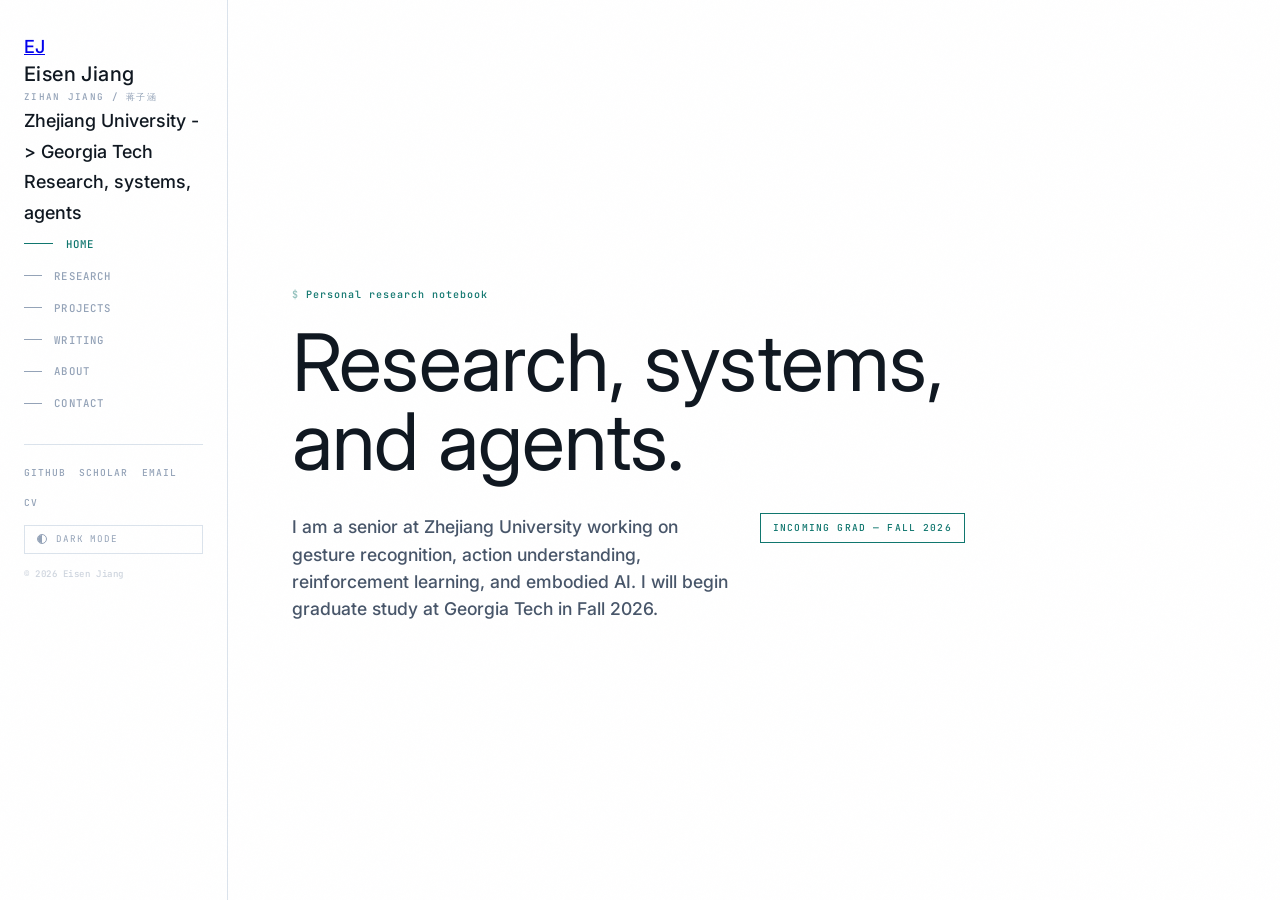
==== commit 8bbbd303: "feat: replace navigation with academic profile sidebar" ====
--- a/index.html
+++ b/index.html
@@ -10,64 +10,65 @@
   <link rel="preconnect" href="https://fonts.gstatic.com" crossorigin>
   <link href="https://fonts.googleapis.com/css2?family=Inter:wght@400;500;600;700&family=JetBrains+Mono:wght@400;500;600&display=swap" rel="stylesheet">
   <link rel="stylesheet" href="assets/style.css">
-  <script>document.documentElement.setAttribute("data-theme",localStorage.getItem("theme")||"dark");</script>
+  <script>document.documentElement.setAttribute("data-theme",localStorage.getItem("theme")||"light");</script>
 </head>
 <body class="home-page">
 <div class="layout">
 
   <!-- ═══ Sidebar ═══ -->
-  <nav class="sidebar">
-    <div class="sidebar-header">
+  <nav class="sidebar" aria-label="Primary navigation">
+    <div class="profile-card">
+      <a href="index.html" class="avatar-link" aria-label="Eisen Jiang home">
+        <span class="avatar-fallback">EJ</span>
+      </a>
       <a href="index.html" class="site-mark">
         <span class="site-name">Eisen Jiang</span>
-        <span class="site-sub">Personal Website</span>
+        <span class="site-sub">Zihan Jiang / 蒋子涵</span>
       </a>
-      <div class="sidebar-header-actions">
-        <button class="sidebar-collapse-btn" id="sidebarCollapse">‹</button>
-        <button class="mob-toggle" id="mobToggle">Menu</button>
+      <div class="profile-meta">
+        <span>Zhejiang University -> Georgia Tech</span>
+        <span>Research, systems, agents</span>
       </div>
     </div>
+
     <div class="sidebar-body" id="sidebarBody">
       <ul class="nav-links">
         <li><a href="index.html">Home</a></li>
+        <li><a href="research.html">Research</a></li>
+        <li><a href="research.html#projects">Projects</a></li>
+        <li><a href="writing.html">Writing</a></li>
         <li><a href="about.html">About</a></li>
-        <li class="has-sub">
-          <a href="research.html">Research</a>
-          <ul class="sub-nav">
-            <li><a href="research.html#papers">Papers</a></li>
-            <li><a href="research.html#projects">Projects</a></li>
-          </ul>
-        </li>
-        <li><a href="writing.html">Blog</a></li>
         <li><a href="contact.html">Contact</a></li>
       </ul>
+
       <div class="sidebar-foot">
         <div class="socials">
           <a href="https://github.com/eisenjiang37-gif" target="_blank" rel="noopener">GitHub</a>
-          <a href="#">Twitter</a>
-          <a href="#">Scholar</a>
+          <a href="contact.html">Scholar</a>
+          <a href="mailto:eisenjiang37@gmail.com">Email</a>
           <a href="assets/zihan-CV_2026.1.pdf" target="_blank" rel="noopener">CV</a>
         </div>
-          <button class="theme-toggle">
-            <span class="t-icon"></span>
-            <span class="t-label">◑ Light mode</span>
-          </button>
+        <button class="theme-toggle" type="button">
+          <span class="t-icon"></span>
+          <span class="t-label">Dark mode</span>
+        </button>
         <div class="copy">© 2026 Eisen Jiang</div>
       </div>
     </div>
+
+    <button class="mob-toggle" id="mobToggle" type="button">Menu</button>
   </nav>
 
   <!-- ═══ Main ═══ -->
   <main class="content">
 
     <section class="hero">
-      <div class="hero-eyebrow">Eisen Jiang — Zihan Jiang — 蒋子涵</div>
+      <div class="hero-eyebrow">Personal research notebook</div>
       <h1 class="hero-name">
-        <span class="hero-first">Eisen</span>
-        <span class="hero-last">Jiang</span>
+        <span class="hero-first">Research, systems, and agents.</span>
       </h1>
       <div class="hero-footer">
-        <p class="hero-tagline">Senior at Zhejiang University. Researching gesture recognition and reinforcement learning. Incoming graduate student, Fall 2026.</p>
+        <p class="hero-tagline">I am a senior at Zhejiang University working on gesture recognition, action understanding, reinforcement learning, and embodied AI. I will begin graduate study at Georgia Tech in Fall 2026.</p>
         <span class="badge">Incoming Grad — Fall 2026</span>
       </div>
     </section>
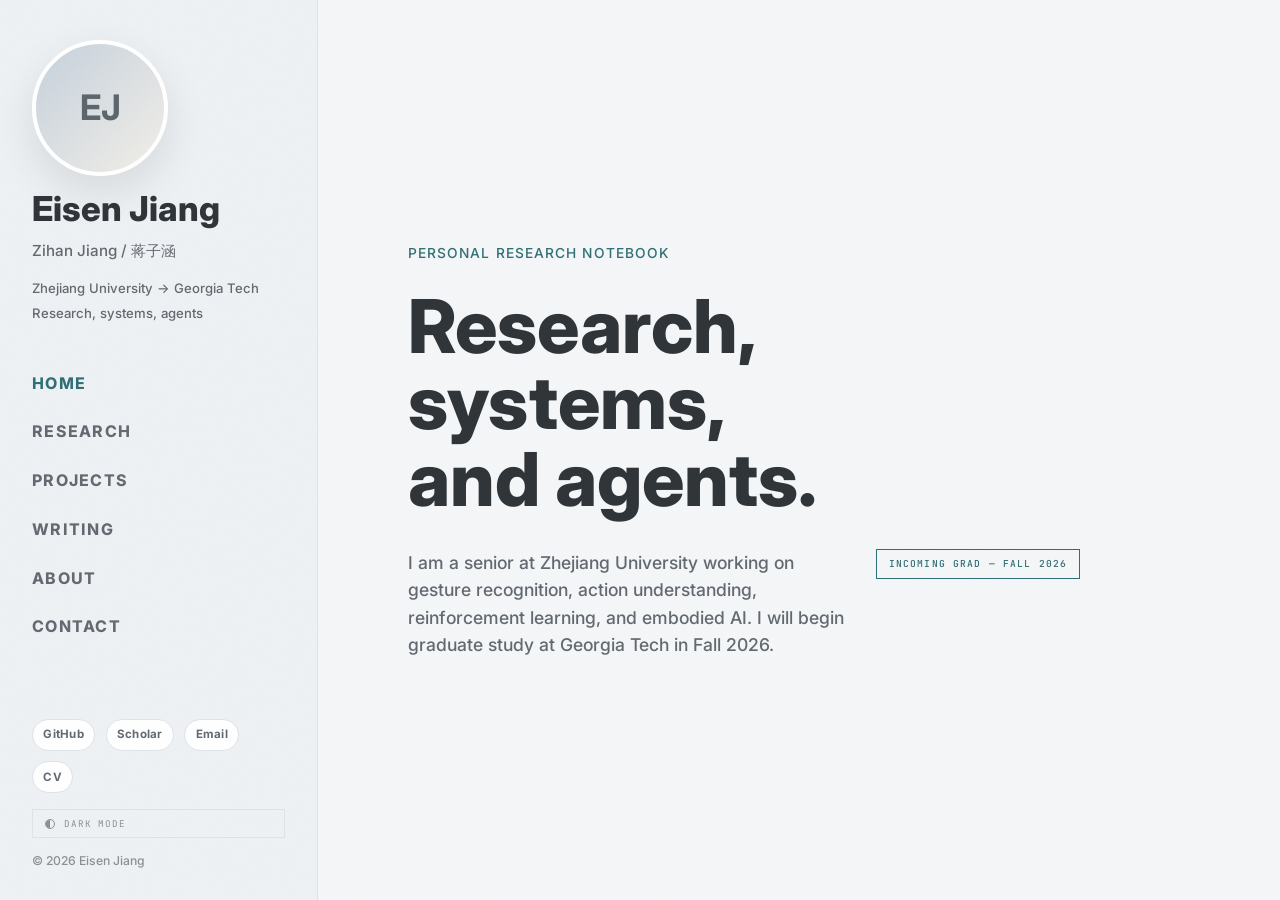
==== commit f5dfd84c: "fix: stabilize mobile hero layout" ====
--- a/index.html
+++ b/index.html
@@ -65,7 +65,9 @@
     <section class="hero">
       <div class="hero-eyebrow">Personal research notebook</div>
       <h1 class="hero-name">
-        <span class="hero-first">Research, systems, and agents.</span>
+        <span class="hero-line">Research,</span>
+        <span class="hero-line">systems,</span>
+        <span class="hero-line">and agents.</span>
       </h1>
       <div class="hero-footer">
         <p class="hero-tagline">I am a senior at Zhejiang University working on gesture recognition, action understanding, reinforcement learning, and embodied AI. I will begin graduate study at Georgia Tech in Fall 2026.</p>
--- a/assets/style.css
+++ b/assets/style.css
@@ -2,15 +2,16 @@
 
 /* ─── Variables ──────────────────────────────────────── */
 :root {
-  --bg:          #090908;
-  --bg-2:        #111110;
-  --text:        #e4dcc8;
-  --text-mid:    #a89e8e;
-  --text-dim:    #6b6458;
-  --accent:      #b5f03b;
-  --accent-warm: #e8c87a;
-  --border:      #1e1d18;
-  --sidebar-w:   228px;
+  --bg:          #f4f6f8;
+  --bg-2:        #ffffff;
+  --panel:       #eef1f4;
+  --text:        #2f3438;
+  --text-mid:    #626970;
+  --text-dim:    #8a9095;
+  --accent:      #2f6f73;
+  --accent-warm: #8d6e3f;
+  --border:      #dde3e8;
+  --sidebar-w:   318px;
   --font-title:  'Inter', system-ui, sans-serif;
   --font-body:   'Inter', 'Helvetica Neue', Helvetica, Arial, sans-serif;
   --font-code:   'JetBrains Mono', 'SFMono-Regular', Consolas, monospace;
@@ -18,18 +19,18 @@
   --t:           0.32s;
 }
 
-/* ─── Light theme ────────────────────────────────────── */
-html[data-theme="light"] {
-  --bg:          #ffffff;
-  --bg-2:        #f5f7fa;
-  --text:        #0f1720;
-  --text-mid:    #475569;
-  --text-dim:    #94a3b8;
-  --accent:      #0f766e;
-  --accent-warm: #0369a1;
-  --border:      #dbe3ec;
-}
-html[data-theme="light"] body::after { opacity: 0.02; }
+html[data-theme="dark"] {
+  --bg:          #101214;
+  --bg-2:        #17191c;
+  --panel:       #14171a;
+  --text:        #e7e1d6;
+  --text-mid:    #b0a89d;
+  --text-dim:    #7d776f;
+  --accent:      #9fb8bd;
+  --accent-warm: #d0b279;
+  --border:      #2a2d30;
+}
+html[data-theme="dark"] body::after { opacity: 0.04; }
 
 /* ─── Theme transition ───────────────────────────────── */
 html { transition: background-color 0.45s ease, color 0.45s ease; }
@@ -44,9 +45,7 @@
 .blog-content,
 .blog-post-item,
 .theme-toggle,
-.sidebar-expand-tab,
 .list-expand-tab,
-.sidebar-collapse-btn,
 .mob-toggle,
 .badge,
 .post-tag,
@@ -121,7 +120,7 @@
   inset: 0;
   pointer-events: none;
   z-index: 9999;
-  opacity: 0.04;
+  opacity: 0.02;
   background-image: url("data:image/svg+xml,%3Csvg xmlns='http://www.w3.org/2000/svg' width='300' height='300'%3E%3Cfilter id='n'%3E%3CfeTurbulence type='fractalNoise' baseFrequency='0.72' numOctaves='4' stitchTiles='stitch'/%3E%3C/filter%3E%3Crect width='300' height='300' filter='url(%23n)'/%3E%3C/svg%3E");
   transition: opacity 0.45s ease;
 }
@@ -234,46 +233,78 @@
 /* ─── Sidebar ────────────────────────────────────────── */
 .sidebar {
   position: fixed;
-  top: 0; left: 0;
+  top: 0;
+  left: 0;
   width: var(--sidebar-w);
   height: 100vh;
   display: flex;
   flex-direction: column;
-  padding: 2rem 1.5rem;
+  padding: 2.5rem 2rem 1.75rem;
   border-right: 1px solid var(--border);
-  background: var(--bg);
+  background: var(--panel);
   z-index: 100;
   overflow-y: auto;
 }
 
-.sidebar-header {
-  display: flex;
-  justify-content: space-between;
-  align-items: flex-start;
-  margin-bottom: 2.5rem;
+.sidebar [id="sidebarCollapse"] { display: none; }
+
+.profile-card,
+.sidebar > :first-child {
+  display: flex;
+  flex-direction: column;
+  gap: 1rem;
+  margin-bottom: 2.75rem;
+}
+
+.avatar-link {
+  display: grid;
+  place-items: center;
+  width: 8.5rem;
+  height: 8.5rem;
+  border-radius: 50%;
+  background: linear-gradient(135deg, #c6d1dc, #f1eee8);
+  border: 4px solid var(--bg-2);
+  box-shadow: 0 1rem 2.5rem rgba(38, 48, 56, 0.12);
+  text-decoration: none;
+  overflow: hidden;
+}
+
+.avatar-fallback {
+  font-family: var(--font-title);
+  font-size: 2.2rem;
+  font-weight: 700;
+  color: #5d666d;
 }
 
 .site-mark {
   display: block;
   text-decoration: none;
 }
+
 .site-name {
   font-family: var(--font-title);
-  font-size: 1.25rem;
-  font-weight: 500;
-  letter-spacing: 0.02em;
+  font-size: 2.15rem;
+  font-weight: 800;
+  letter-spacing: 0;
   color: var(--text);
   display: block;
-  line-height: 1.15;
-}
+  line-height: 1;
+}
+
 .site-sub {
-  font-family: var(--font-code);
-  font-size: 0.58rem;
-  letter-spacing: 0.14em;
-  text-transform: uppercase;
-  color: var(--text-dim);
+  font-family: var(--font-body);
+  font-size: 0.95rem;
+  color: var(--text-mid);
   display: block;
-  margin-top: 0.3rem;
+  margin-top: 0.7rem;
+}
+
+.profile-meta {
+  display: grid;
+  gap: 0.35rem;
+  font-size: 0.82rem;
+  line-height: 1.45;
+  color: var(--text-mid);
 }
 
 .mob-toggle { display: none; }
@@ -284,90 +315,74 @@
   flex-direction: column;
 }
 
-/* Nav links */
-.nav-links { list-style: none; }
-.nav-links > li { margin-bottom: 0.1rem; }
+.nav-links {
+  list-style: none;
+  display: grid;
+  gap: 1.05rem;
+}
 
 .nav-links > li > a {
   display: flex;
   align-items: center;
-  gap: 0.8rem;
-  padding: 0.38rem 0;
-  font-family: var(--font-code);
-  font-size: 0.67rem;
-  font-weight: 500;
-  letter-spacing: 0.1em;
-  text-transform: uppercase;
-  color: var(--text-dim);
-  text-decoration: none;
-  transition: color var(--t) var(--ease);
-}
-.nav-links > li > a::before {
-  content: '';
-  display: block;
-  width: 1.1rem;
-  height: 1px;
-  background: currentColor;
-  flex-shrink: 0;
-  transition: width var(--t) var(--ease);
-}
-.nav-links > li > a:hover       { color: var(--text-mid); }
-.nav-links > li > a.active      { color: var(--accent); }
-.nav-links > li > a.active::before { width: 1.8rem; }
-
-/* Sub-nav */
-.sub-nav {
-  list-style: none;
-  padding-left: 2.1rem;
-  overflow: hidden;
-  max-height: 0;
-  transition: max-height 0.4s var(--ease);
-}
-.has-sub.expanded .sub-nav { max-height: 200px; }
-
-.sub-nav li a {
-  display: block;
-  padding: 0.26rem 0;
-  font-family: var(--font-code);
-  font-size: 0.6rem;
+  min-height: 2rem;
+  font-family: var(--font-title);
+  font-size: 1rem;
+  font-weight: 750;
   letter-spacing: 0.08em;
   text-transform: uppercase;
-  color: var(--text-dim);
+  color: var(--text-mid);
   text-decoration: none;
-  transition: color var(--t);
-}
-.sub-nav li a:hover  { color: var(--text-mid); }
-.sub-nav li a.active { color: var(--accent-warm); }
-
-/* Sidebar footer */
+  transition: color var(--t) var(--ease), transform var(--t) var(--ease);
+}
+
+.nav-links > li > ul { display: none; }
+
+.nav-links > li > a:hover {
+  color: var(--text);
+  transform: translateX(4px);
+}
+
+.nav-links > li > a.active { color: var(--accent); }
+
 .sidebar-foot {
-  border-top: 1px solid var(--border);
-  padding-top: 1.25rem;
-  margin-top: 1.5rem;
-}
+  margin-top: auto;
+  padding-top: 2rem;
+}
+
 .socials {
   display: flex;
-  gap: 0.85rem;
+  gap: 0.65rem;
   flex-wrap: wrap;
-  margin-bottom: 0.85rem;
-}
+  margin-bottom: 1rem;
+}
+
 .socials a {
-  font-family: var(--font-code);
-  font-size: 0.6rem;
-  letter-spacing: 0.1em;
-  text-transform: uppercase;
-  color: var(--text-dim);
+  display: inline-flex;
+  align-items: center;
+  justify-content: center;
+  min-height: 2rem;
+  padding: 0 0.65rem;
+  border: 1px solid var(--border);
+  border-radius: 999px;
+  background: var(--bg-2);
+  font-family: var(--font-title);
+  font-size: 0.72rem;
+  font-weight: 700;
+  letter-spacing: 0.02em;
+  color: var(--text-mid);
   text-decoration: none;
-  transition: color var(--t);
-}
-.socials a:hover { color: var(--accent); }
+  transition: color var(--t), border-color var(--t), background var(--t);
+}
+
+.socials a:hover {
+  color: var(--accent);
+  border-color: var(--accent);
+}
 
 .copy {
-  font-family: var(--font-code);
-  font-size: 0.57rem;
-  letter-spacing: 0.06em;
-  color: var(--text-dim);
-  opacity: 0.45;
+  font-family: var(--font-body);
+  font-size: 0.76rem;
+  color: var(--text-dim);
 }
 
 /* ─── Content area ───────────────────────────────────── */
@@ -375,6 +390,7 @@
   margin-left: var(--sidebar-w);
   flex: 1;
   min-height: 100vh;
+  background: var(--bg);
   animation: pageIn 0.55s var(--ease) both;
 }
 
@@ -385,12 +401,12 @@
 
 /* ─── Home: Hero ─────────────────────────────────────── */
 .hero {
-  padding: 3.75rem 4rem 3.25rem;
+  width: 100%;
+  padding: 5rem clamp(2rem, 7vw, 7rem);
   border-bottom: 1px solid var(--border);
   position: relative;
   overflow: hidden;
-  background-image: radial-gradient(circle, rgba(255,255,255,0.025) 1px, transparent 1px);
-  background-size: 28px 28px;
+  background: var(--bg);
 }
 .home-page .content {
   display: flex;
@@ -398,66 +414,46 @@
   min-height: 100vh;
 }
 .home-page .hero {
-  width: 100%;
   min-height: 100vh;
   border-bottom: none;
   display: flex;
   flex-direction: column;
   justify-content: center;
 }
-.home-page .hero::before {
-  display: none;
-}
-.home-page .hero-name,
-.home-page .hero-footer {
-  max-width: 44rem;
-}
-.hero::before {
-  content: '_EJ';
-  position: absolute;
-  bottom: -2.5rem;
-  right: 2rem;
-  font-family: var(--font-title);
-  font-size: 11rem;
-  font-weight: 400;
-  letter-spacing: -0.04em;
-  color: var(--text);
-  opacity: 0.03;
-  line-height: 1;
-  pointer-events: none;
-  user-select: none;
-}
+
+.hero::before,
+.home-page .hero::before { display: none; }
 
 .hero-eyebrow {
-  font-family: var(--font-code);
-  font-size: 0.63rem;
-  letter-spacing: 0.1em;
+  font-family: var(--font-body);
+  font-size: 0.86rem;
+  letter-spacing: 0.08em;
+  text-transform: uppercase;
   color: var(--accent);
-  margin-bottom: 1.25rem;
-}
-.hero-eyebrow::before {
-  content: '$ ';
-  opacity: 0.45;
-}
+  margin-bottom: 1.4rem;
+}
+
+.hero-eyebrow::before { content: ''; }
 
 .hero-name {
   font-family: var(--font-title);
-  font-weight: 400;
-  font-size: clamp(2.6rem, 6.2vw, 6.4rem);
-  line-height: 1.0;
-  letter-spacing: -0.01em;
+  font-weight: 800;
+  font-size: clamp(2.4rem, 5.8vw, 5.8rem);
+  line-height: 1.03;
+  letter-spacing: 0;
   color: var(--text);
   margin-bottom: 2rem;
-  display: flex;
-  flex-direction: column;
-  align-items: flex-start;
-}
-.hero-first {
-  align-self: flex-start;
-}
+  display: block;
+  max-width: 11ch;
+}
+
+.hero-first { align-self: flex-start; }
+
+.hero-line { display: block; }
+
 .hero-last {
-  margin-left: 0.62em;
-  color: var(--accent);
+  margin-left: 0;
+  color: var(--text);
 }
 
 .hero-footer {
@@ -465,6 +461,7 @@
   align-items: flex-start;
   gap: 1.75rem;
   flex-wrap: wrap;
+  max-width: 48rem;
 }
 .hero-tagline {
   font-family: var(--font-body);
@@ -515,7 +512,7 @@
   font-size: 2rem;
   font-weight: 500;
   line-height: 1.1;
-  letter-spacing: -0.01em;
+  letter-spacing: 0;
   color: var(--text);
   margin-bottom: 0.7rem;
   transition: color var(--t);
@@ -562,7 +559,7 @@
   font-size: clamp(2rem, 4vw, 4rem);
   font-weight: 400;
   line-height: 1.1;
-  letter-spacing: -0.01em;
+  letter-spacing: 0;
   color: var(--text);
 }
 .pg-sub {
@@ -608,7 +605,7 @@
   font-family: var(--font-title);
   font-size: 1.75rem;
   font-weight: 500;
-  letter-spacing: -0.01em;
+  letter-spacing: 0;
   color: var(--text);
   line-height: 1.2;
   margin-bottom: 1rem;
@@ -728,6 +725,10 @@
   transition: border-color var(--t);
 }
 .item-link:hover { border-bottom-color: var(--accent); }
+.item-link-muted {
+  color: var(--text-dim);
+  border-bottom: none;
+}
 
 /* BibTeX toggle button (shares .item-link look) */
 button.bib-toggle {
@@ -913,54 +914,81 @@
 }
 
 /* ─── Mobile ─────────────────────────────────────────── */
-@media (max-width: 820px) {
+@media (max-width: 860px) {
+  :root {
+    --sidebar-w: 100%;
+  }
+
+  .layout {
+    display: block;
+  }
+
   .sidebar {
     position: relative;
     width: 100%;
     height: auto;
+    min-height: 0;
     border-right: none;
     border-bottom: 1px solid var(--border);
-    padding: 1.25rem 1.5rem;
-    flex-direction: column;
-  }
-  .sidebar-header { margin-bottom: 0; }
+    padding: 1.25rem;
+  }
+
+  .profile-card,
+  .sidebar > :first-child {
+    display: grid;
+    grid-template-columns: 4.5rem 1fr;
+    align-items: center;
+    column-gap: 1rem;
+    margin-bottom: 1rem;
+  }
+
+  .avatar-link {
+    width: 4.5rem;
+    height: 4.5rem;
+    grid-row: span 2;
+  }
+
+  .avatar-fallback {
+    font-size: 1.2rem;
+  }
+
+  .site-name {
+    font-size: 1.55rem;
+  }
+
+  .profile-meta {
+    grid-column: 2;
+  }
+
   .mob-toggle {
-    display: block;
-    background: none;
+    display: inline-flex;
+    align-items: center;
+    justify-content: center;
+    width: 100%;
+    min-height: 2.5rem;
+    margin-top: 0.75rem;
     border: 1px solid var(--border);
-    color: var(--text-dim);
-    font-family: var(--font-code);
-    font-size: 0.58rem;
-    letter-spacing: 0.1em;
-    text-transform: uppercase;
-    padding: 0.35rem 0.7rem;
-    cursor: pointer;
-    transition: all var(--t);
-  }
-  .mob-toggle:hover { color: var(--text); border-color: var(--text-dim); }
-
-  .sidebar-body { display: none; padding-top: 1.5rem; }
+    border-radius: 6px;
+    background: var(--bg-2);
+    color: var(--text);
+    font: inherit;
+  }
+
+  .sidebar-body {
+    display: none;
+    padding-top: 1rem;
+  }
+
   .sidebar-body.open { display: flex; }
 
   .content { margin-left: 0; }
 
-  .hero { padding: 2rem 1.25rem 1.6rem; }
-  .hero::before { display: none; }
-  .hero-name { font-size: 3.8rem; }
-
-  .index-grid { grid-template-columns: 1fr; }
-  .index-card { border-right: none; padding: 1.6rem 1.25rem; }
-  .index-card:nth-child(2n) { border-right: none; }
-
-  .pg-header { padding: 2rem 1.25rem 1.6rem; }
-  .pg-body   { padding: 1.6rem 1.25rem; }
-
-  .about-cols { grid-template-columns: 1fr; gap: 2rem; }
-
-  .post-row { grid-template-columns: 5rem 1fr; }
-  .post-tag { display: none; }
-
-  .c-name { font-size: 1.25rem; }
+  .hero,
+  .pg-header,
+  .pg-body {
+    padding-left: 1.25rem;
+    padding-right: 1.25rem;
+  }
 }
 
 /* ─── Blog two-panel layout ──────────────────────────── */
@@ -1139,7 +1167,7 @@
   font-family: var(--font-title);
   font-size: clamp(1.4rem, 2.4vw, 2.2rem);
   font-weight: 400;
-  letter-spacing: -0.01em;
+  letter-spacing: 0;
   line-height: 1.2;
   color: var(--text);
   margin-top: 0.75rem;
@@ -1150,7 +1178,7 @@
 .blog-article-body { max-width: 68ch; }
 .blog-article-body h1 {
   font-family: var(--font-title);
-  font-size: 1.5rem; font-weight: 500; letter-spacing: -0.01em;
+  font-size: 1.5rem; font-weight: 500; letter-spacing: 0;
   color: var(--text); line-height: 1.25;
   margin: 2rem 0 0.85rem;
 }
@@ -1254,85 +1282,44 @@
 .list-expand-tab:hover { color: var(--text); border-color: var(--text-dim); }
 .blog-layout.list-hidden .list-expand-tab { display: block; }
 
-/* ─── Sidebar collapse ───────────────────────────────── */
-.sidebar {
-  transition: width 0.35s var(--ease), padding 0.35s var(--ease), border-color 0.35s;
-}
-.content {
-  transition: margin-left 0.35s var(--ease);
-}
-.layout.sidebar-collapsed .sidebar {
-  width: 0;
-  padding: 0;
-  overflow: hidden;
-  border-right-color: transparent;
-}
-.layout.sidebar-collapsed .content {
-  margin-left: 0;
-}
-
-.sidebar-header-actions {
-  display: flex;
-  align-items: center;
-  gap: 0.5rem;
-  flex-shrink: 0;
-}
-.sidebar-collapse-btn {
-  display: flex;
-  align-items: center;
-  justify-content: center;
-  background: none;
-  border: 1px solid var(--border);
-  color: var(--text-dim);
-  font-size: 0.85rem;
-  width: 26px;
-  height: 26px;
-  cursor: pointer;
-  flex-shrink: 0;
-  line-height: 1;
-  transition: color var(--t), border-color var(--t);
-}
-.sidebar-collapse-btn:hover { color: var(--text); border-color: var(--text-dim); }
-
-/* Fixed expand tab — injected by JS */
-.sidebar-expand-tab {
-  position: fixed;
-  left: 0;
-  top: 50vh;
-  transform: translateY(-50%);
-  writing-mode: vertical-rl;
-  background: var(--bg);
-  border: 1px solid var(--border);
-  border-left: none;
-  color: var(--text-dim);
-  font-family: var(--font-code);
-  font-size: 0.58rem;
-  letter-spacing: 0.1em;
-  text-transform: uppercase;
-  padding: 0.75rem 0.35rem;
-  cursor: pointer;
-  z-index: 200;
-  transition: color var(--t), background var(--t);
-}
-.sidebar-expand-tab:hover { color: var(--text); background: var(--bg-2); }
-
-/* Hide collapse button on mobile — mob-toggle handles it there */
-@media (max-width: 820px) {
-  .sidebar-collapse-btn { display: none; }
-  .layout.sidebar-collapsed .sidebar { width: 100%; padding: 1.25rem 1.5rem; overflow: visible; border-right-color: transparent; }
-  .layout.sidebar-collapsed .content { margin-left: 0; }
-  .sidebar-expand-tab { display: none !important; }
-}
-
 /* ─── Mobile improvements ────────────────────────────── */
 @media (max-width: 820px) {
   /* Base */
   body { font-size: 1rem; }
 
   /* Hero */
-  .hero { padding: 1.7rem 1rem 1.4rem; }
-  .hero-name { font-size: clamp(2.8rem, 12vw, 4rem); margin-bottom: 1.4rem; }
-  .hero-footer { flex-direction: column; gap: 1rem; }
+  .home-page .content {
+    display: block;
+    min-height: auto;
+  }
+  .hero { padding: 4rem 1rem 1.4rem; }
+  .home-page .hero,
+  .hero {
+    width: 100%;
+    max-width: 100%;
+    min-width: 0;
+  }
+  .hero-name {
+    max-width: 100%;
+    font-size: clamp(2.45rem, 10.5vw, 3rem);
+    line-height: 1.05;
+    margin-bottom: 1.4rem;
+    overflow-wrap: normal;
+  }
+  .hero-footer {
+    width: 100%;
+    max-width: 100%;
+    min-width: 0;
+    flex-direction: column;
+    gap: 1rem;
+  }
+  .hero-tagline {
+    width: 100%;
+    max-width: 100%;
+    min-width: 0;
+    font-size: 1rem;
+    overflow-wrap: break-word;
+  }
   .badge { align-self: flex-start; }
 
   /* Page header / body */
@@ -1366,7 +1353,7 @@
 }
 
 @media (max-width: 480px) {
-  .hero-name { font-size: clamp(2.4rem, 14vw, 3rem); }
+  .hero-name { font-size: clamp(2.35rem, 10vw, 2.7rem); }
   .index-card { padding: 1.25rem 0.9rem; }
   .pg-header { padding: 1.5rem 0.9rem 1.25rem; }
   .pg-body   { padding: 1.25rem 0.9rem; }
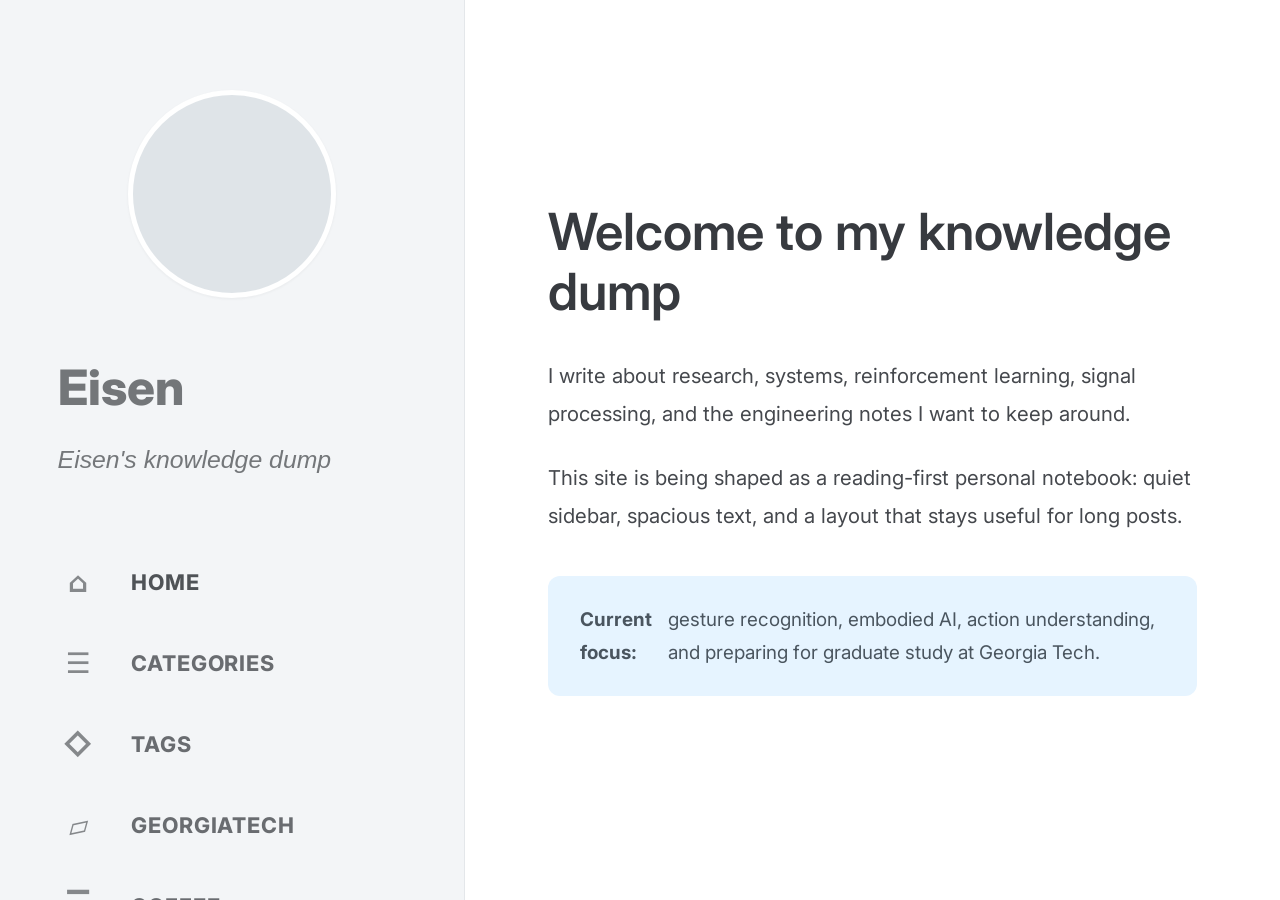
==== commit 0152fcc7: "feat: match reference profile sidebar layout" ====
--- a/index.html
+++ b/index.html
@@ -18,62 +18,48 @@
   <!-- ═══ Sidebar ═══ -->
   <nav class="sidebar" aria-label="Primary navigation">
     <div class="profile-card">
-      <a href="index.html" class="avatar-link" aria-label="Eisen Jiang home">
-        <span class="avatar-fallback">EJ</span>
+      <a href="index.html" class="avatar-link" aria-label="Eisen home"></a>
+      <a href="index.html" class="site-mark">
+        <span class="site-name">Eisen</span>
+        <span class="site-sub">Eisen's knowledge dump</span>
       </a>
-      <a href="index.html" class="site-mark">
-        <span class="site-name">Eisen Jiang</span>
-        <span class="site-sub">Zihan Jiang / 蒋子涵</span>
-      </a>
-      <div class="profile-meta">
-        <span>Zhejiang University -> Georgia Tech</span>
-        <span>Research, systems, agents</span>
-      </div>
     </div>
+
+    <button class="mob-toggle" id="mobToggle" type="button">Menu</button>
 
     <div class="sidebar-body" id="sidebarBody">
       <ul class="nav-links">
-        <li><a href="index.html">Home</a></li>
-        <li><a href="research.html">Research</a></li>
-        <li><a href="research.html#projects">Projects</a></li>
-        <li><a href="writing.html">Writing</a></li>
-        <li><a href="about.html">About</a></li>
-        <li><a href="contact.html">Contact</a></li>
+        <li><a href="index.html"><span class="nav-icon nav-home"></span><span>Home</span></a></li>
+        <li><a href="writing.html"><span class="nav-icon nav-list"></span><span>Categories</span></a></li>
+        <li><a href="writing.html"><span class="nav-icon nav-tag"></span><span>Tags</span></a></li>
+        <li><a href="about.html"><span class="nav-icon nav-grad"></span><span>GeorgiaTech</span></a></li>
+        <li><a href="contact.html"><span class="nav-icon nav-coffee"></span><span>Coffee</span></a></li>
+        <li><a href="about.html"><span class="nav-icon nav-about"></span><span>About</span></a></li>
+        <li><a href="writing.html"><span class="nav-icon nav-archive"></span><span>Archives</span></a></li>
       </ul>
 
       <div class="sidebar-foot">
         <div class="socials">
-          <a href="https://github.com/eisenjiang37-gif" target="_blank" rel="noopener">GitHub</a>
-          <a href="contact.html">Scholar</a>
-          <a href="mailto:eisenjiang37@gmail.com">Email</a>
-          <a href="assets/zihan-CV_2026.1.pdf" target="_blank" rel="noopener">CV</a>
+          <a href="https://github.com/eisenjiang37-gif" target="_blank" rel="noopener" aria-label="GitHub">GH</a>
+          <a href="contact.html" aria-label="Scholar">GS</a>
+          <a href="mailto:eisenjiang37@gmail.com" aria-label="Email">@</a>
+          <a href="assets/zihan-CV_2026.1.pdf" target="_blank" rel="noopener" aria-label="CV">CV</a>
         </div>
-        <button class="theme-toggle" type="button">
-          <span class="t-icon"></span>
-          <span class="t-label">Dark mode</span>
-        </button>
-        <div class="copy">© 2026 Eisen Jiang</div>
       </div>
     </div>
-
-    <button class="mob-toggle" id="mobToggle" type="button">Menu</button>
   </nav>
 
   <!-- ═══ Main ═══ -->
   <main class="content">
 
-    <section class="hero">
-      <div class="hero-eyebrow">Personal research notebook</div>
-      <h1 class="hero-name">
-        <span class="hero-line">Research,</span>
-        <span class="hero-line">systems,</span>
-        <span class="hero-line">and agents.</span>
-      </h1>
-      <div class="hero-footer">
-        <p class="hero-tagline">I am a senior at Zhejiang University working on gesture recognition, action understanding, reinforcement learning, and embodied AI. I will begin graduate study at Georgia Tech in Fall 2026.</p>
-        <span class="badge">Incoming Grad — Fall 2026</span>
+    <article class="reader-article">
+      <h1>Welcome to my knowledge dump</h1>
+      <p>I write about research, systems, reinforcement learning, signal processing, and the engineering notes I want to keep around.</p>
+      <p>This site is being shaped as a reading-first personal notebook: quiet sidebar, spacious text, and a layout that stays useful for long posts.</p>
+      <div class="note-box">
+        <strong>Current focus:</strong> gesture recognition, embodied AI, action understanding, and preparing for graduate study at Georgia Tech.
       </div>
-    </section>
+    </article>
   </main>
 </div>
 <script src="assets/main.js"></script>
--- a/assets/style.css
+++ b/assets/style.css
@@ -2,16 +2,16 @@
 
 /* ─── Variables ──────────────────────────────────────── */
 :root {
-  --bg:          #f4f6f8;
+  --bg:          #ffffff;
   --bg-2:        #ffffff;
-  --panel:       #eef1f4;
-  --text:        #2f3438;
-  --text-mid:    #626970;
-  --text-dim:    #8a9095;
-  --accent:      #2f6f73;
-  --accent-warm: #8d6e3f;
-  --border:      #dde3e8;
-  --sidebar-w:   318px;
+  --panel:       #f3f5f7;
+  --text:        #3e4146;
+  --text-mid:    #666a6e;
+  --text-dim:    #85888b;
+  --accent:      #2c67bd;
+  --accent-warm: #6f7275;
+  --border:      #e4e7ea;
+  --sidebar-w:   465px;
   --font-title:  'Inter', system-ui, sans-serif;
   --font-body:   'Inter', 'Helvetica Neue', Helvetica, Arial, sans-serif;
   --font-code:   'JetBrains Mono', 'SFMono-Regular', Consolas, monospace;
@@ -71,9 +71,9 @@
   background: var(--bg);
   color: var(--text);
   font-family: var(--font-body);
-  font-weight: 500;
+  font-weight: 400;
   font-size: 1.125rem;
-  line-height: 1.7;
+  line-height: 1.75;
   min-height: 100vh;
   overflow-x: hidden;
 }
@@ -120,7 +120,7 @@
   inset: 0;
   pointer-events: none;
   z-index: 9999;
-  opacity: 0.02;
+  opacity: 0;
   background-image: url("data:image/svg+xml,%3Csvg xmlns='http://www.w3.org/2000/svg' width='300' height='300'%3E%3Cfilter id='n'%3E%3CfeTurbulence type='fractalNoise' baseFrequency='0.72' numOctaves='4' stitchTiles='stitch'/%3E%3C/filter%3E%3Crect width='300' height='300' filter='url(%23n)'/%3E%3C/svg%3E");
   transition: opacity 0.45s ease;
 }
@@ -239,41 +239,37 @@
   height: 100vh;
   display: flex;
   flex-direction: column;
-  padding: 2.5rem 2rem 1.75rem;
+  padding: 5.6rem 3.6rem 3rem;
   border-right: 1px solid var(--border);
   background: var(--panel);
   z-index: 100;
   overflow-y: auto;
 }
 
-.sidebar [id="sidebarCollapse"] { display: none; }
-
-.profile-card,
-.sidebar > :first-child {
+.profile-card {
   display: flex;
   flex-direction: column;
-  gap: 1rem;
-  margin-bottom: 2.75rem;
+  align-items: flex-start;
+  gap: 0;
+  margin-bottom: 4.9rem;
 }
 
 .avatar-link {
   display: grid;
   place-items: center;
-  width: 8.5rem;
-  height: 8.5rem;
+  width: 13rem;
+  height: 13rem;
   border-radius: 50%;
-  background: linear-gradient(135deg, #c6d1dc, #f1eee8);
-  border: 4px solid var(--bg-2);
-  box-shadow: 0 1rem 2.5rem rgba(38, 48, 56, 0.12);
+  background: #dfe4e8;
+  border: 5px solid #ffffff;
+  box-shadow: 0 1px 3px rgba(40, 44, 48, 0.05);
   text-decoration: none;
   overflow: hidden;
+  margin: 0 auto 4.2rem;
 }
 
 .avatar-fallback {
-  font-family: var(--font-title);
-  font-size: 2.2rem;
-  font-weight: 700;
-  color: #5d666d;
+  display: none;
 }
 
 .site-mark {
@@ -283,28 +279,22 @@
 
 .site-name {
   font-family: var(--font-title);
-  font-size: 2.15rem;
+  font-size: 3.05rem;
   font-weight: 800;
   letter-spacing: 0;
-  color: var(--text);
+  color: #737679;
   display: block;
-  line-height: 1;
+  line-height: 0.95;
 }
 
 .site-sub {
   font-family: var(--font-body);
-  font-size: 0.95rem;
-  color: var(--text-mid);
+  font-size: 1.55rem;
+  font-style: italic;
+  font-weight: 400;
+  color: #74777a;
   display: block;
-  margin-top: 0.7rem;
-}
-
-.profile-meta {
-  display: grid;
-  gap: 0.35rem;
-  font-size: 0.82rem;
-  line-height: 1.45;
-  color: var(--text-mid);
+  margin-top: 1.7rem;
 }
 
 .mob-toggle { display: none; }
@@ -318,65 +308,93 @@
 .nav-links {
   list-style: none;
   display: grid;
-  gap: 1.05rem;
+  gap: 2.15rem;
 }
 
 .nav-links > li > a {
   display: flex;
   align-items: center;
-  min-height: 2rem;
-  font-family: var(--font-title);
-  font-size: 1rem;
+  gap: 2rem;
+  min-height: 2.9rem;
+  font-family: var(--font-title);
+  font-size: 1.35rem;
   font-weight: 750;
-  letter-spacing: 0.08em;
+  letter-spacing: 0.04em;
   text-transform: uppercase;
-  color: var(--text-mid);
+  color: #696c70;
   text-decoration: none;
   transition: color var(--t) var(--ease), transform var(--t) var(--ease);
 }
 
-.nav-links > li > ul { display: none; }
-
 .nav-links > li > a:hover {
-  color: var(--text);
+  color: #3f4347;
   transform: translateX(4px);
 }
 
-.nav-links > li > a.active { color: var(--accent); }
+.nav-links > li > a.active { color: #4f5357; }
+
+.nav-icon {
+  position: relative;
+  width: 2.6rem;
+  height: 2.6rem;
+  flex: 0 0 2.6rem;
+  color: #85888b;
+}
+
+.nav-icon::before {
+  display: block;
+  width: 100%;
+  text-align: center;
+  font-family: var(--font-title);
+  font-size: 1.75rem;
+  font-weight: 800;
+  line-height: 2.6rem;
+}
+
+.nav-home::before { content: "⌂"; }
+.nav-list::before { content: "☰"; }
+.nav-tag::before { content: "◇"; }
+.nav-grad::before { content: "▱"; transform: rotate(-12deg); }
+.nav-coffee::before { content: "▔"; }
+.nav-about::before { content: "i"; border-radius: 50%; background: #85888b; color: var(--panel); font-size: 1.2rem; line-height: 1.8rem; width: 1.8rem; height: 1.8rem; margin: 0.3rem auto 0; }
+.nav-archive::before { content: "▰"; font-size: 1.45rem; }
 
 .sidebar-foot {
   margin-top: auto;
-  padding-top: 2rem;
+  padding-top: 3rem;
 }
 
 .socials {
   display: flex;
-  gap: 0.65rem;
+  justify-content: center;
+  gap: 0.9rem;
   flex-wrap: wrap;
-  margin-bottom: 1rem;
+  margin-bottom: 0;
 }
 
 .socials a {
   display: inline-flex;
   align-items: center;
   justify-content: center;
-  min-height: 2rem;
-  padding: 0 0.65rem;
+  width: 2.7rem;
+  height: 2.7rem;
   border: 1px solid var(--border);
   border-radius: 999px;
   background: var(--bg-2);
   font-family: var(--font-title);
   font-size: 0.72rem;
   font-weight: 700;
-  letter-spacing: 0.02em;
-  color: var(--text-mid);
+  letter-spacing: 0;
+  color: #777a7d;
   text-decoration: none;
-  transition: color var(--t), border-color var(--t), background var(--t);
+  box-shadow: 0 1px 2px rgba(40, 44, 48, 0.05);
+  transition: color var(--t), border-color var(--t), background var(--t), transform var(--t);
 }
 
 .socials a:hover {
-  color: var(--accent);
+  color: #3f4347;
   border-color: var(--accent);
+  transform: translateY(-2px);
 }
 
 .copy {
@@ -390,7 +408,7 @@
   margin-left: var(--sidebar-w);
   flex: 1;
   min-height: 100vh;
-  background: var(--bg);
+  background: #ffffff;
   animation: pageIn 0.55s var(--ease) both;
 }
 
@@ -407,6 +425,64 @@
   position: relative;
   overflow: hidden;
   background: var(--bg);
+}
+
+.reader-article {
+  max-width: 84rem;
+  padding: 5.8rem 5.2rem 6rem;
+  color: #3f4247;
+}
+
+.reader-article h1 {
+  font-family: var(--font-title);
+  font-size: clamp(2.2rem, 4vw, 3.8rem);
+  font-weight: 600;
+  line-height: 1.18;
+  letter-spacing: 0;
+  margin-bottom: 2.2rem;
+  color: #373a3f;
+}
+
+.reader-article p,
+.reader-article li {
+  font-size: clamp(1.28rem, 1.55vw, 1.75rem);
+  line-height: 1.86;
+  font-weight: 400;
+  color: #45484d;
+  max-width: 46em;
+}
+
+.reader-article p {
+  margin-bottom: 1.65rem;
+}
+
+.reader-article ul {
+  margin: 1.4rem 0 2.5rem;
+  padding-left: 2.4rem;
+}
+
+.reader-article li {
+  padding-left: 0.45rem;
+  margin-bottom: 0.9rem;
+}
+
+.reader-article a {
+  color: var(--accent);
+  text-decoration: none;
+  border-bottom: 1px solid rgba(44, 103, 189, 0.25);
+}
+
+.note-box {
+  display: flex;
+  gap: 1rem;
+  max-width: 62rem;
+  margin-top: 2.5rem;
+  padding: 1.7rem 2rem;
+  border-radius: 12px;
+  background: #e6f4ff;
+  color: #4a555f;
+  font-size: clamp(1.18rem, 1.3vw, 1.5rem);
+  line-height: 1.75;
 }
 .home-page .content {
   display: flex;
@@ -1140,7 +1216,7 @@
   flex: 1;
   min-width: 0;
   min-height: 100vh;
-  padding: 3rem 4rem;
+  padding: 4.8rem 5.2rem 6rem;
 }
 .blog-welcome, .blog-loading {
   font-family: var(--font-code);
@@ -1159,14 +1235,14 @@
 
 /* Article */
 .blog-article-header {
-  margin-bottom: 2rem;
-  padding-bottom: 1.5rem;
-  border-bottom: 1px solid var(--border);
+  margin-bottom: 2.2rem;
+  padding-bottom: 0;
+  border-bottom: none;
 }
 .blog-article-title {
   font-family: var(--font-title);
-  font-size: clamp(1.4rem, 2.4vw, 2.2rem);
-  font-weight: 400;
+  font-size: clamp(2rem, 3.2vw, 3.4rem);
+  font-weight: 600;
   letter-spacing: 0;
   line-height: 1.2;
   color: var(--text);
@@ -1175,7 +1251,7 @@
 }
 
 /* Markdown body typography */
-.blog-article-body { max-width: 68ch; }
+.blog-article-body { max-width: 48em; }
 .blog-article-body h1 {
   font-family: var(--font-title);
   font-size: 1.5rem; font-weight: 500; letter-spacing: 0;
@@ -1197,13 +1273,21 @@
 }
 .blog-article-body p {
   font-family: var(--font-body);
-  font-size: 1.05rem; line-height: 1.78;
-  color: var(--text-mid); margin-bottom: 1.1rem; max-width: none;
+  font-size: clamp(1.28rem, 1.55vw, 1.72rem);
+  line-height: 1.86;
+  color: #45484d;
+  margin-bottom: 1.65rem;
+  max-width: none;
 }
 .blog-article-body a { color: var(--accent); text-decoration: none; border-bottom: 1px solid transparent; transition: border-color var(--t); }
 .blog-article-body a:hover { border-bottom-color: var(--accent); }
 .blog-article-body ul, .blog-article-body ol { padding-left: 1.35rem; margin-bottom: 1.1rem; color: var(--text-mid); }
-.blog-article-body li { font-family: var(--font-body); font-size: 1.05rem; line-height: 1.75; margin-bottom: 0.4rem; }
+.blog-article-body li {
+  font-family: var(--font-body);
+  font-size: clamp(1.28rem, 1.55vw, 1.72rem);
+  line-height: 1.82;
+  margin-bottom: 0.7rem;
+}
 .blog-article-body code { font-family: var(--font-code); font-size: 0.82em; background: var(--bg-2); color: var(--accent); padding: 0.15em 0.4em; border-radius: 2px; }
 .blog-article-body pre { background: var(--bg-2); border: 1px solid var(--border); padding: 1.1rem; overflow-x: auto; margin: 1.1rem 0; }
 .blog-article-body pre code { background: none; padding: 0; color: var(--text-mid); font-size: 0.85rem; }
@@ -1287,6 +1371,92 @@
   /* Base */
   body { font-size: 1rem; }
 
+  .layout { display: block; }
+
+  .sidebar {
+    position: relative;
+    width: 100%;
+    height: auto;
+    padding: 1.75rem 1.25rem;
+    border-right: none;
+    border-bottom: 1px solid var(--border);
+  }
+
+  .profile-card {
+    display: grid;
+    grid-template-columns: 5rem 1fr;
+    align-items: center;
+    column-gap: 1rem;
+    margin-bottom: 1rem;
+  }
+
+  .avatar-link {
+    width: 5rem;
+    height: 5rem;
+    margin: 0;
+    border-width: 3px;
+  }
+
+  .site-name {
+    font-size: 1.7rem;
+  }
+
+  .site-sub {
+    font-size: 1rem;
+    margin-top: 0.35rem;
+  }
+
+  .mob-toggle {
+    display: inline-flex;
+    align-items: center;
+    justify-content: center;
+    width: 100%;
+    min-height: 2.7rem;
+    border: 1px solid var(--border);
+    border-radius: 6px;
+    background: #ffffff;
+    color: var(--text);
+    font: inherit;
+  }
+
+  .sidebar-body {
+    display: none;
+    padding-top: 1.2rem;
+  }
+
+  .sidebar-body.open {
+    display: flex;
+  }
+
+  .nav-links {
+    gap: 0.85rem;
+  }
+
+  .nav-links > li > a {
+    min-height: 2.4rem;
+    gap: 1rem;
+    font-size: 1rem;
+  }
+
+  .nav-icon {
+    width: 2rem;
+    height: 2rem;
+    flex-basis: 2rem;
+  }
+
+  .nav-icon::before {
+    font-size: 1.35rem;
+    line-height: 2rem;
+  }
+
+  .content {
+    margin-left: 0;
+  }
+
+  .reader-article {
+    padding: 2.2rem 1.25rem 3rem;
+  }
+
   /* Hero */
   .home-page .content {
     display: block;
